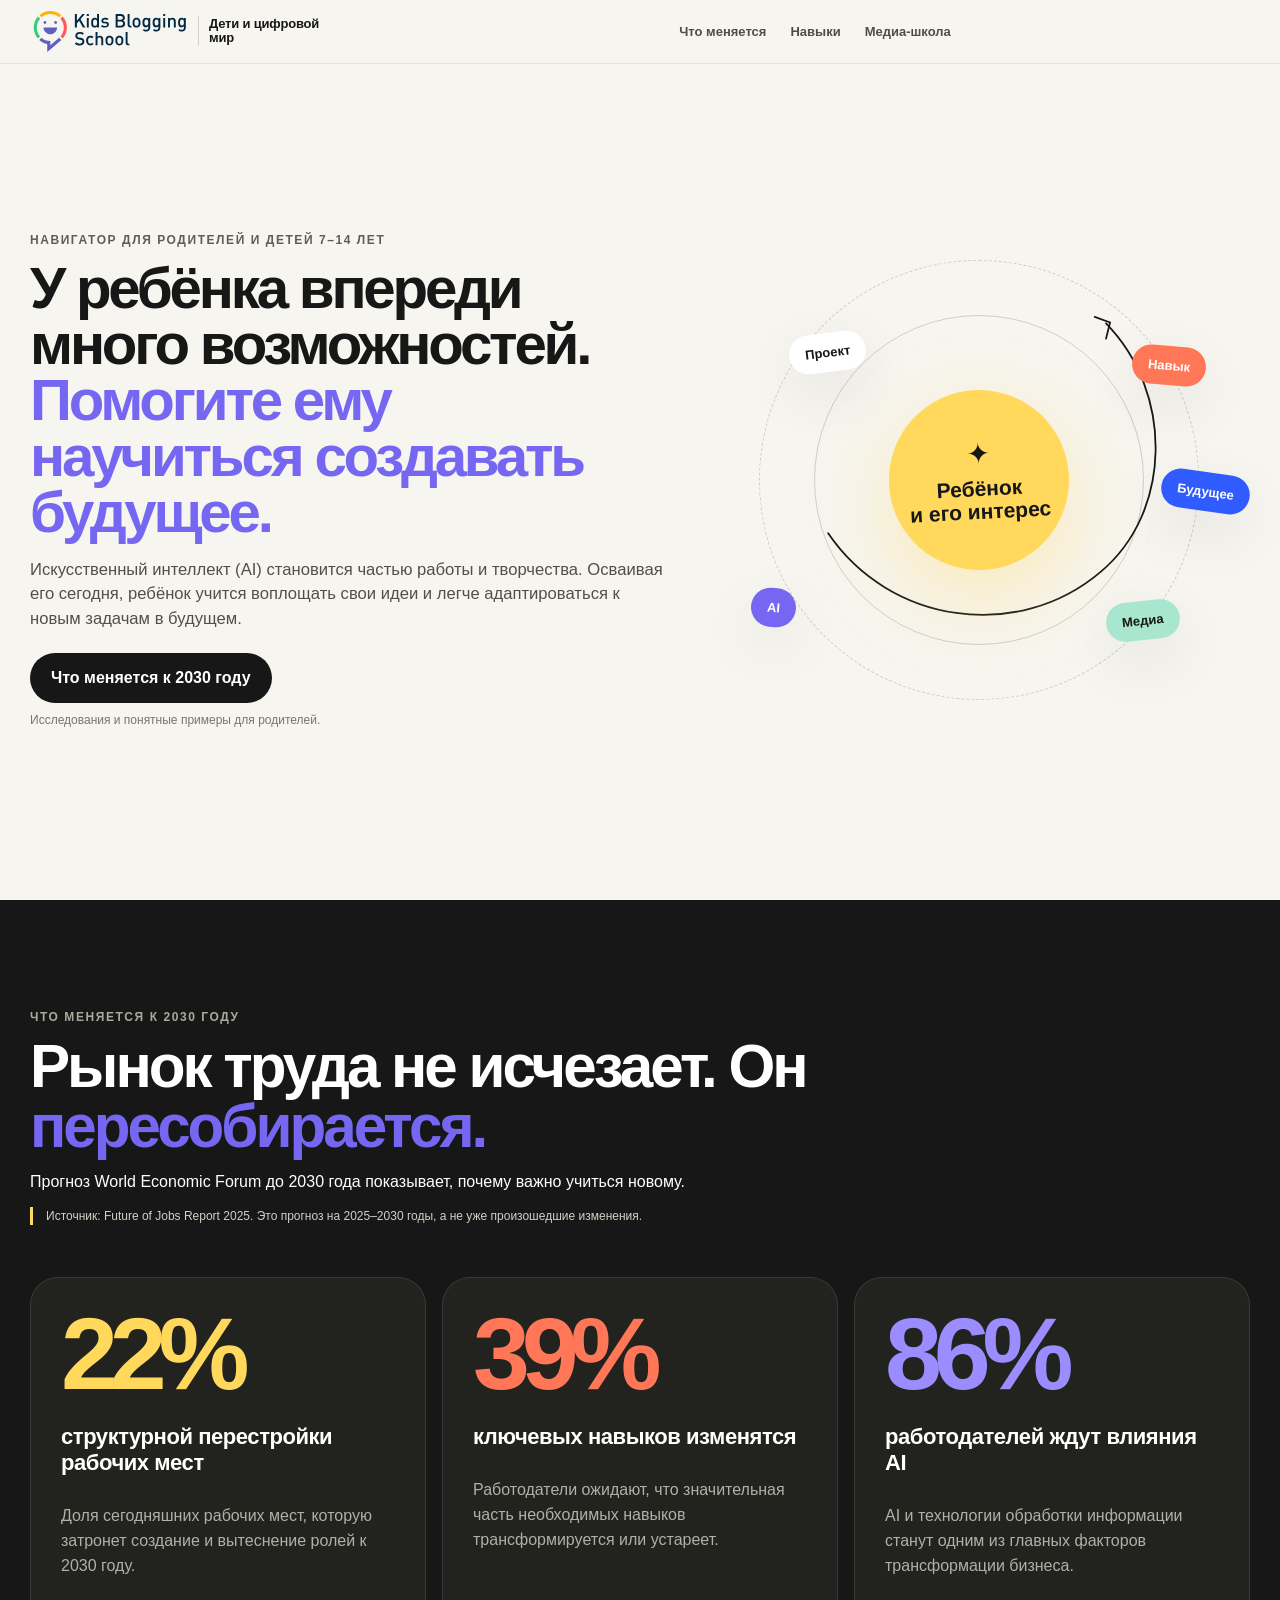
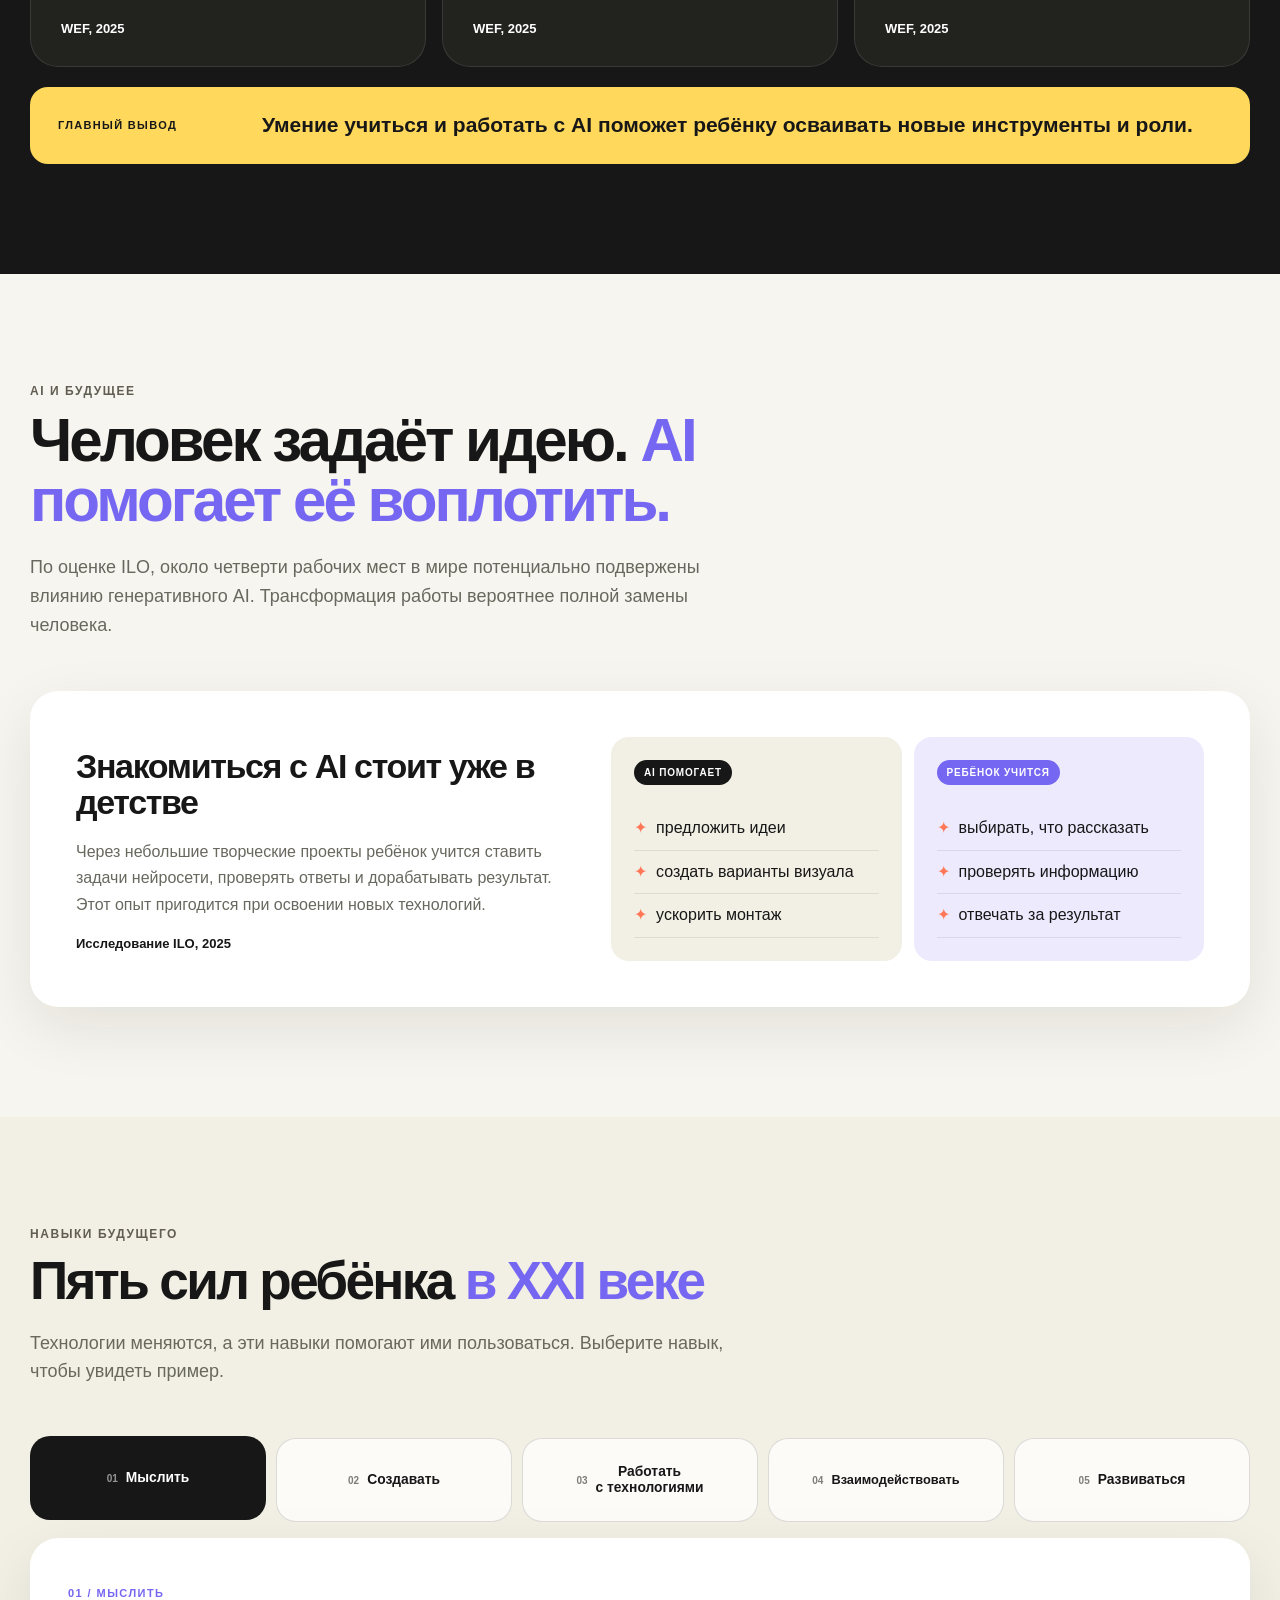
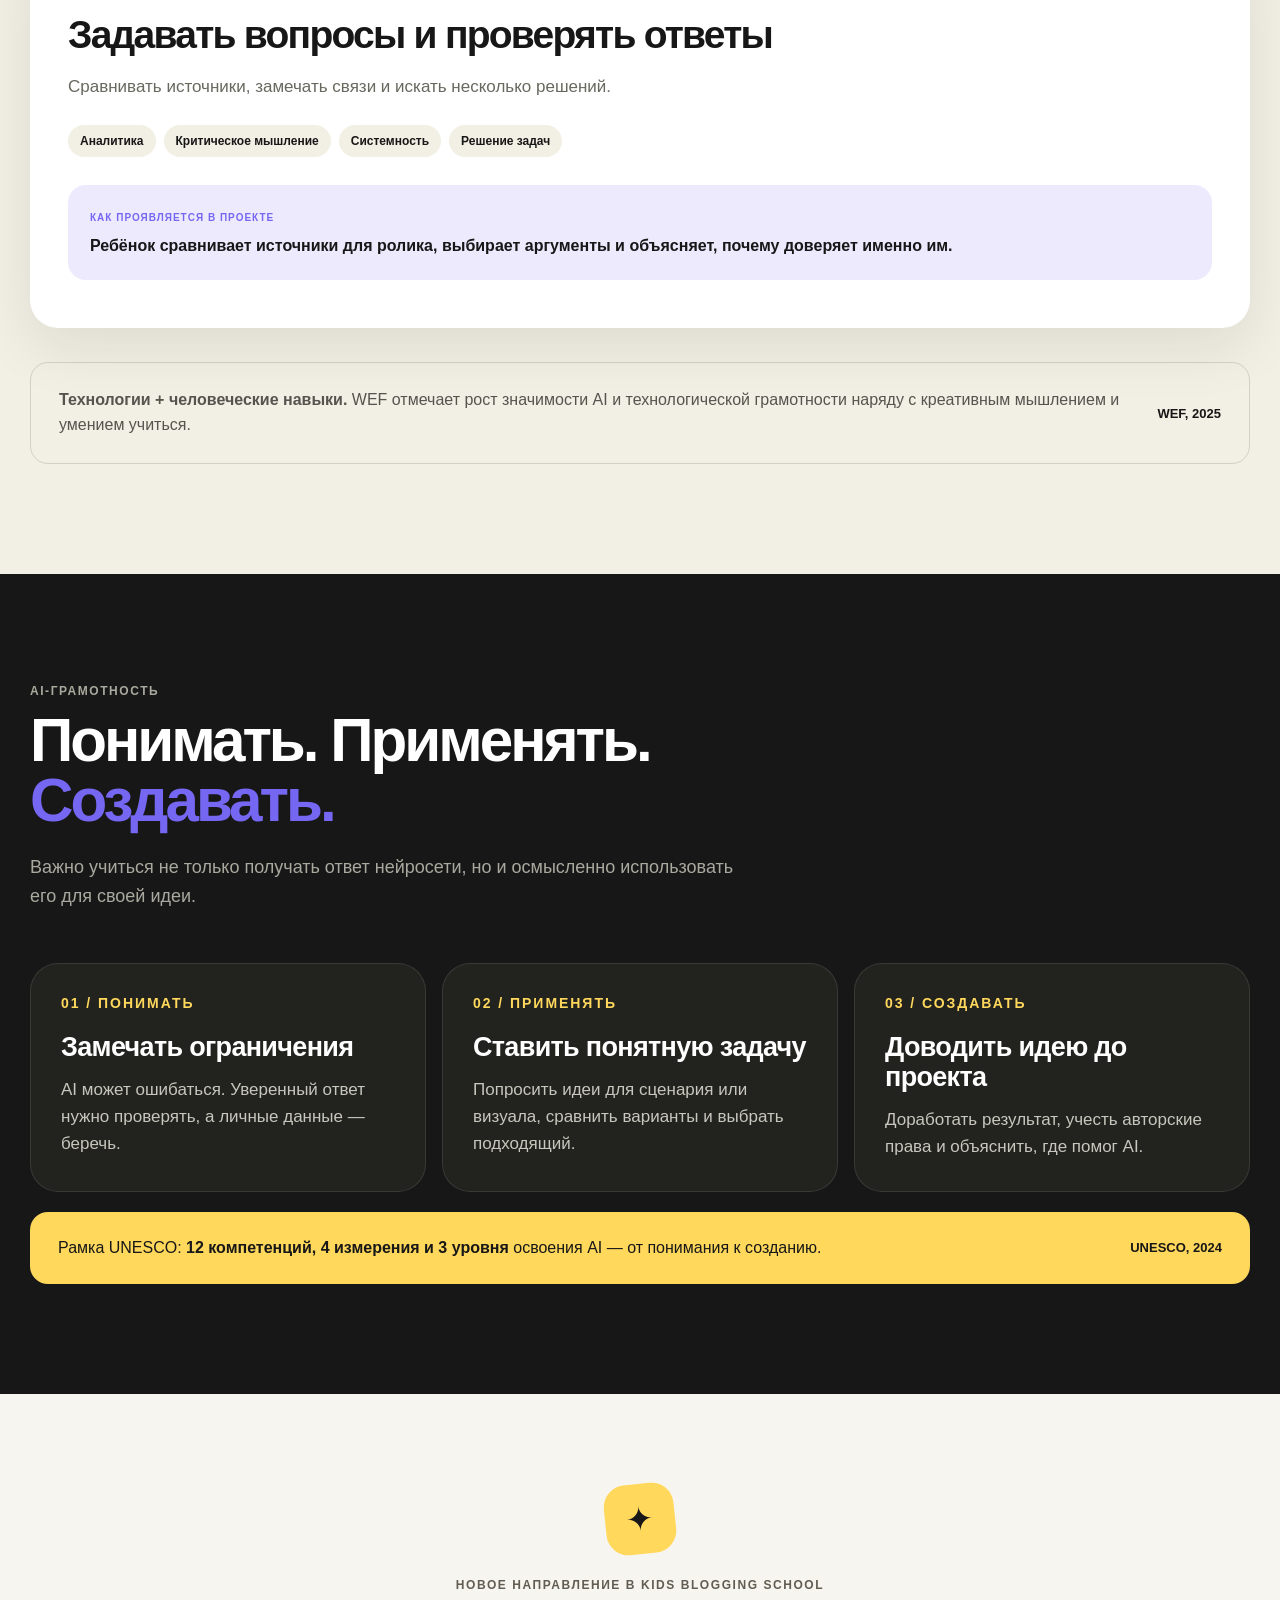
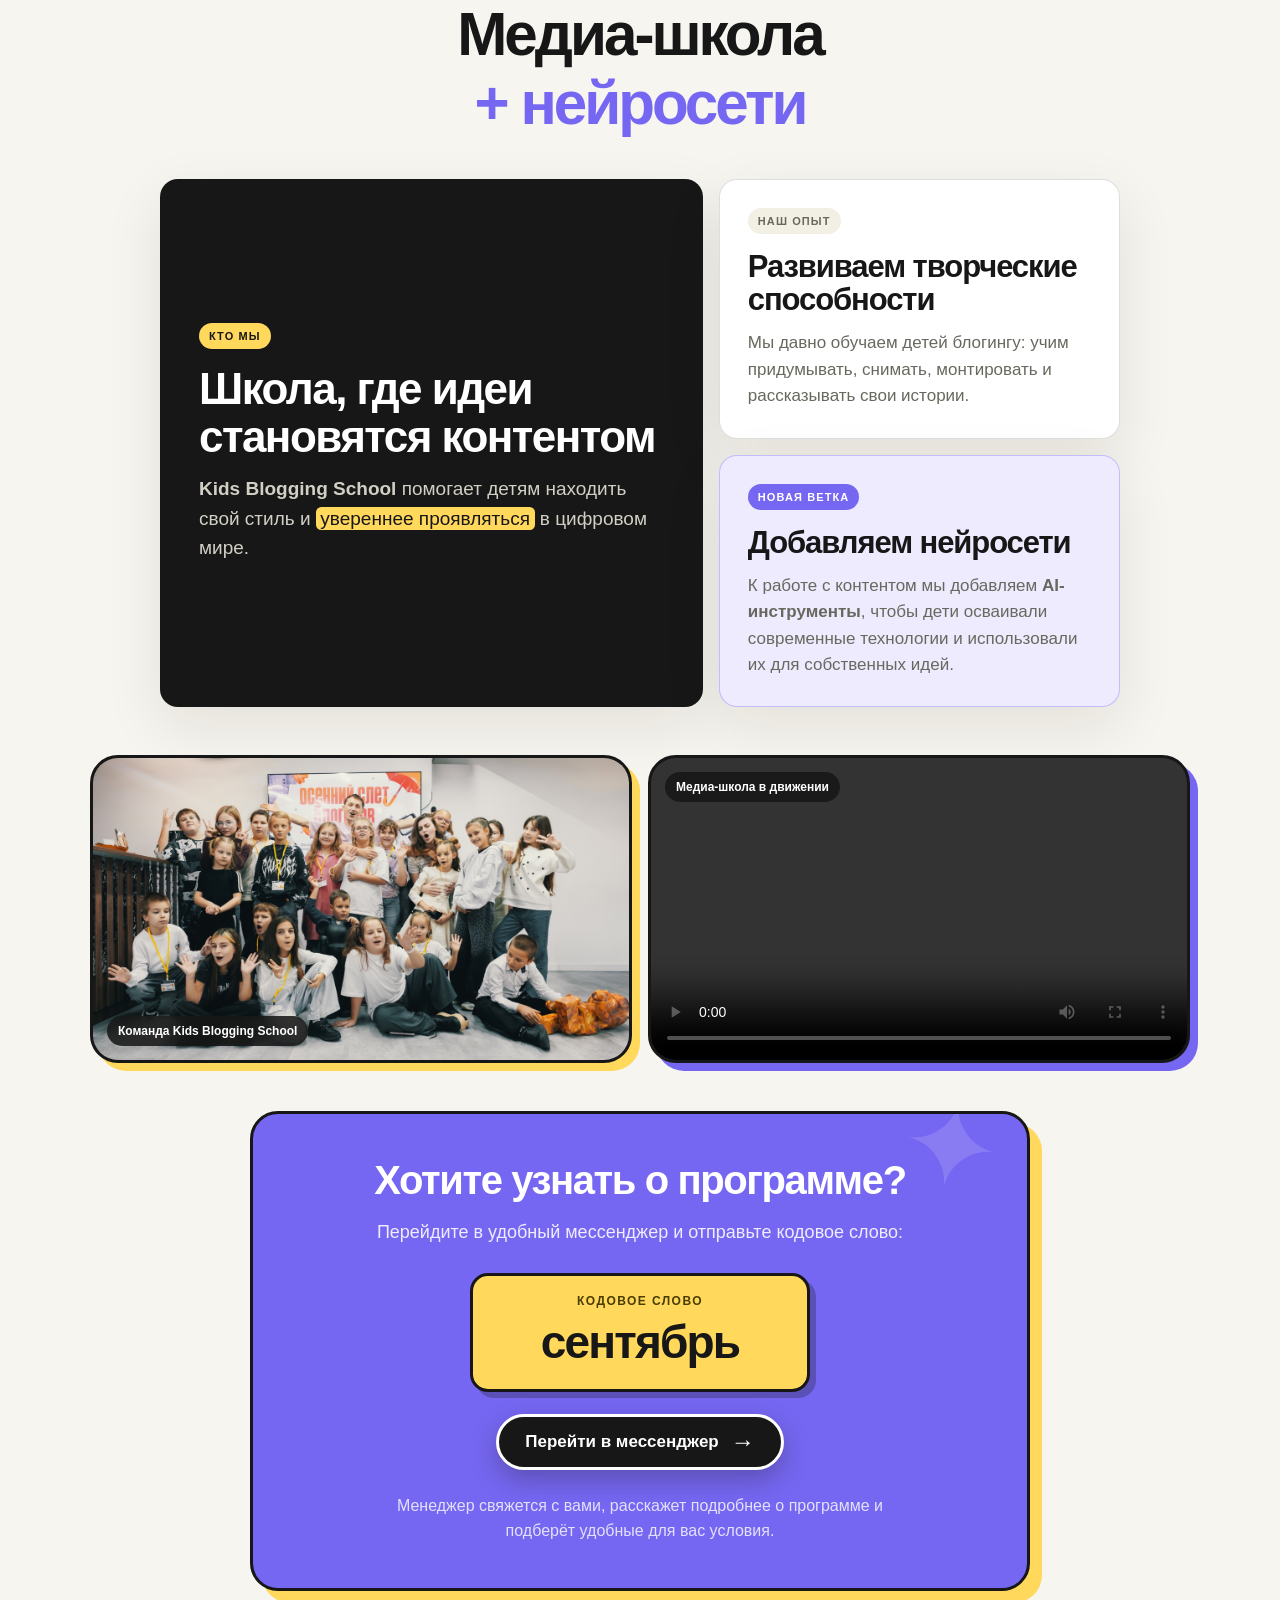
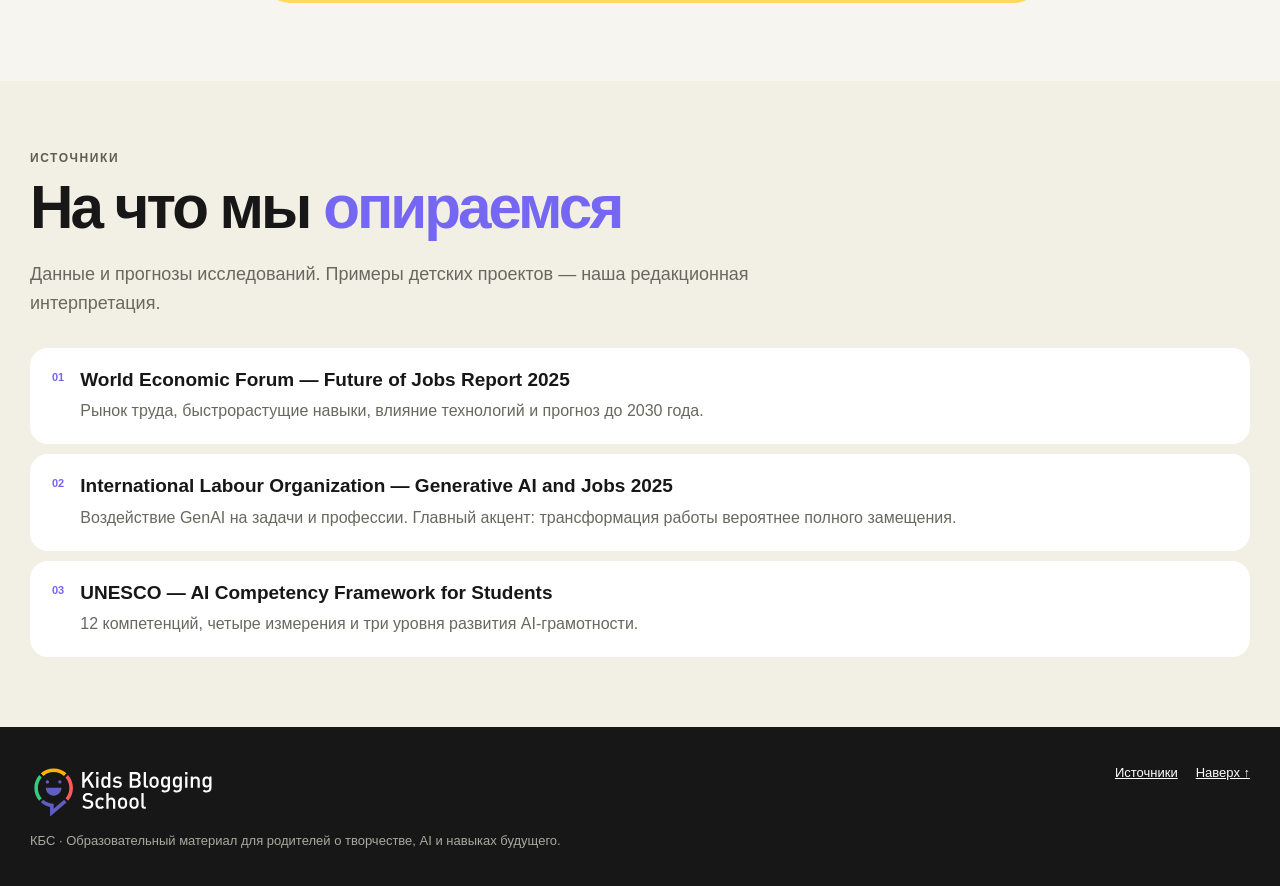
==== index.html @ 0a344e83 "Add files via upload" ====
<!doctype html>

<html lang="ru">
<head>
<meta charset="utf-8"/>
<meta content="width=device-width, initial-scale=1" name="viewport"/>
<meta content="Зачем детям изучать AI: статистика, пять навыков будущего и новое направление КБС — «Медиа-школа» с нейросетями." name="description"/>
<meta content="#171717" name="theme-color"/>
<title>Дети и цифровой мир — карта навыков будущего</title>
<link href="styles.css" rel="stylesheet"/>
</head>
<body>
<div aria-hidden="true" class="page-top-anchor" id="top"></div>
<div aria-hidden="true" class="reading-progress"><span id="readingProgress"></span></div>
<header class="site-header">
<a aria-label="Kids Blogging School — наверх" class="brand" href="#top">
<img alt="Kids Blogging School" class="kbs-logo header-logo" src="assets/brand/kbs-full-logo.svg"/><span aria-hidden="true" class="brand-divider"></span><strong class="brand-section-title">Дети и цифровой мир</strong></a>
<nav aria-label="Навигация по странице" class="top-nav">
<a href="#change">Что меняется</a>
<a href="#skills">Навыки</a>
<a href="#media-school">Медиа-школа</a>
</nav>
</header>
<main>
<section class="hero section-shell">
<div class="hero-copy reveal">
<p class="eyebrow">Навигатор для родителей и детей 7–14 лет</p>
<h1>У ребёнка впереди много возможностей. <span>Помогите ему научиться создавать будущее.</span></h1>
<p class="hero-lead">Искусственный интеллект (AI) становится частью работы и творчества. Осваивая его сегодня, ребёнок учится воплощать свои идеи и легче адаптироваться к новым задачам в будущем.</p>
<div class="hero-actions">
<a class="button button-primary" href="#change">Что меняется к 2030 году</a>
</div>
<p class="hero-note">Исследования и понятные примеры для родителей.</p>
</div>
<div aria-label="Схема: интерес ребёнка превращается в проект, навыки и профессиональные направления" class="hero-visual reveal">
<div class="orbit orbit-one"></div>
<div class="orbit orbit-two"></div>
<div class="hero-core">
<span class="core-icon">✦</span>
<strong>Ребёнок<br/>и его интерес</strong>
</div>
<div class="floating-chip chip-project">Проект</div>
<div class="floating-chip chip-skill">Навык</div>
<div class="floating-chip chip-ai">AI</div>
<div class="floating-chip chip-media">Медиа</div>
<div class="floating-chip chip-future">Будущее</div>
<svg aria-hidden="true" class="hero-scribble" role="presentation" viewbox="0 0 520 520">
<path d="M74 326c76 112 234 135 337 48 89-74 91-222 7-308"></path>
<path d="M404 58l19 7-5 20"></path>
</svg>
</div>
</section>
<section class="section section-dark" id="change">
<div class="section-shell">
<div class="section-heading reveal">
<p class="eyebrow eyebrow-light">Что меняется к 2030 году</p>
<h2>Рынок труда не исчезает. Он <span>пересобирается.</span></h2>
<p>Прогноз World Economic Forum до 2030 года показывает, почему важно учиться новому.</p>
<p class="source-freshness">Источник: Future of Jobs Report 2025. Это прогноз на 2025–2030 годы, а не уже произошедшие изменения.</p>
</div>
<div class="stats-grid">
<article class="stat-card reveal">
<span class="stat-number">22%</span>
<h3>структурной перестройки рабочих мест</h3>
<p>Доля сегодняшних рабочих мест, которую затронет создание и вытеснение ролей к 2030 году.</p>
<span class="source-label">WEF, 2025</span>
</article>
<article class="stat-card reveal">
<span class="stat-number">39%</span>
<h3>ключевых навыков изменятся</h3>
<p>Работодатели ожидают, что значительная часть необходимых навыков трансформируется или устареет.</p>
<span class="source-label">WEF, 2025</span>
</article>
<article class="stat-card reveal">
<span class="stat-number">86%</span>
<h3>работодателей ждут влияния AI</h3>
<p>AI и технологии обработки информации станут одним из главных факторов трансформации бизнеса.</p>
<span class="source-label">WEF, 2025</span>
</article>
</div>
<div class="takeaway reveal">
<span>Главный вывод</span>
<p>Умение учиться и работать с AI поможет ребёнку осваивать новые инструменты и роли.</p>
</div>
</div>
</section>
<section class="section section-shell" id="ai-change">
<div class="section-heading reveal">
<p class="eyebrow">AI и будущее</p>
<h2>Человек задаёт идею. <span>AI помогает её воплотить.</span></h2>
<p>По оценке ILO, около четверти рабочих мест в мире потенциально подвержены влиянию генеративного AI. Трансформация работы вероятнее полной замены человека.</p>
</div>
<div class="myth-switcher reveal">
<div class="ai-panel">
<div class="ai-panel-copy">
<h3>Знакомиться с AI стоит уже в детстве</h3>
<p>Через небольшие творческие проекты ребёнок учится ставить задачи нейросети, проверять ответы и дорабатывать результат. Этот опыт пригодится при освоении новых технологий.</p>
<span class="source-label">Исследование ILO, 2025</span>
</div>
<div class="task-compare">
<div><span class="compare-label">AI помогает</span><ul><li>предложить идеи</li><li>создать варианты визуала</li><li>ускорить монтаж</li></ul></div>
<div><span class="compare-label compare-human">Ребёнок учится</span><ul><li>выбирать, что рассказать</li><li>проверять информацию</li><li>отвечать за результат</li></ul></div>
</div>
</div>
</div>
</section>
<section class="section section-tint" id="skills">
<div class="section-shell">
<div class="section-heading skills-section-heading reveal">
<p class="eyebrow">Навыки будущего</p>
<h2 class="skills-main-title">Пять сил ребёнка <span>в XXI веке</span></h2>
<p>Технологии меняются, а эти навыки помогают ими пользоваться. Выберите навык, чтобы увидеть пример.</p>
</div>
<div class="skills-layout reveal">
<div aria-label="Категории навыков будущего" class="skill-wheel" role="tablist">
<button aria-selected="true" class="skill-node active" data-skill="think" id="skill-tab-think" aria-controls="skillDetail" tabindex="0" role="tab" type="button">
<span>01</span><strong>Мыслить</strong>
</button>
<button aria-selected="false" class="skill-node" data-skill="create" id="skill-tab-create" aria-controls="skillDetail" tabindex="-1" role="tab" type="button">
<span>02</span><strong>Создавать</strong>
</button>
<button aria-selected="false" class="skill-node" data-skill="tech" id="skill-tab-tech" aria-controls="skillDetail" tabindex="-1" role="tab" type="button">
<span>03</span><strong>Работать<br/>с технологиями</strong>
</button>
<button aria-selected="false" class="skill-node" data-skill="collab" id="skill-tab-collab" aria-controls="skillDetail" tabindex="-1" role="tab" type="button">
<span>04</span><strong>Взаимо­действовать</strong>
</button>
<button aria-selected="false" class="skill-node" data-skill="grow" id="skill-tab-grow" aria-controls="skillDetail" tabindex="-1" role="tab" type="button">
<span>05</span><strong>Развиваться</strong>
</button>
<div aria-hidden="true" class="wheel-center"><span>навыки</span><strong>будущего</strong></div>
</div>
<article class="skill-detail" id="skillDetail" role="tabpanel" aria-labelledby="skill-tab-think">
<p class="detail-number">01 / МЫСЛИТЬ</p>
<h3>Задавать вопросы и проверять ответы</h3>
<p>Сравнивать источники, замечать связи и искать несколько решений.</p>
<div class="skill-tags">
<span>Аналитика</span><span>Критическое мышление</span><span>Системность</span><span>Решение задач</span>
</div>
<div class="project-example">
<span>Как проявляется в проекте</span>
<p>Ребёнок сравнивает источники для ролика, выбирает аргументы и объясняет, почему доверяет именно им.</p>
</div>
</article>
</div>
<div class="research-strip reveal">
<p><strong>Технологии + человеческие навыки.</strong> WEF отмечает рост значимости AI и технологической грамотности наряду с креативным мышлением и умением учиться.</p>
<span class="source-label">WEF, 2025</span>
</div>
</div>
</section>

<section class="section section-dark" id="ai-literacy">
<div class="section-shell">
<div class="section-heading reveal">
<p class="eyebrow eyebrow-light">AI-грамотность</p>
<h2>Понимать. Применять. <span>Создавать.</span></h2>
<p>Важно учиться не только получать ответ нейросети, но и осмысленно использовать его для своей идеи.</p>
</div>
<div class="ai-steps reveal">
<article><span class="panel-kicker">01 / Понимать</span><h3>Замечать ограничения</h3><p>AI может ошибаться. Уверенный ответ нужно проверять, а личные данные — беречь.</p></article>
<article><span class="panel-kicker">02 / Применять</span><h3>Ставить понятную задачу</h3><p>Попросить идеи для сценария или визуала, сравнить варианты и выбрать подходящий.</p></article>
<article><span class="panel-kicker">03 / Создавать</span><h3>Доводить идею до проекта</h3><p>Доработать результат, учесть авторские права и объяснить, где помог AI.</p></article>
</div>
<div class="unesco-note reveal"><p>Рамка UNESCO: <strong>12 компетенций, 4 измерения и 3 уровня</strong> освоения AI — от понимания к созданию.</p><span class="source-label">UNESCO, 2024</span></div>
</div>
</section>


<section aria-labelledby="media-school-title" class="finale section-shell reveal" id="media-school">
<span aria-hidden="true" class="finale-mark">✦</span>
<p class="eyebrow">Новое направление в Kids Blogging School</p>
<h2 id="media-school-title">Медиа-школа<span class="finale-second-line">+ нейросети</span></h2>
<div class="school-story">
<article class="school-story-card school-story-intro">
<span>Кто мы</span>
<h3>Школа, где идеи становятся контентом</h3>
<p><strong>Kids Blogging School</strong> помогает детям находить свой стиль и <mark>увереннее проявляться</mark> в цифровом мире.</p>
</article>
<article class="school-story-card">
<span>Наш опыт</span>
<h3>Развиваем творческие способности</h3>
<p>Мы давно обучаем детей блогингу: учим придумывать, снимать, монтировать и рассказывать свои истории.</p>
</article>
<article class="school-story-card school-story-ai">
<span>Новая ветка</span>
<h3>Добавляем нейросети</h3>
<p>К работе с контентом мы добавляем <strong>AI-инструменты</strong>, чтобы дети осваивали современные технологии и использовали их для собственных идей.</p>
</article>
</div>
<div aria-label="Фото и видео Kids Blogging School" class="school-media">
<figure class="school-media-card school-photo-card">
<img alt="Группа детей и преподавателей Kids Blogging School" decoding="async" loading="lazy" src="assets/media/kbs-students.jpg"/>
<figcaption>Команда Kids Blogging School</figcaption>
</figure>
<figure class="school-media-card school-video-card">
<video controls playsinline preload="metadata">
<source src="assets/media/kbs-media-school.mp4" type="video/mp4"/>
Ваш браузер не поддерживает встроенное видео.
</video>
<figcaption>Медиа-школа в движении</figcaption>
</figure>
</div>
<div class="bot-invitation">
<h3>Хотите узнать о программе?</h3>
<p>Перейдите в удобный мессенджер и отправьте кодовое слово:</p>
<div class="bot-keyword-frame">
<span class="bot-keyword-label">Кодовое слово</span>
<strong class="bot-keyword">сентябрь</strong>
</div>
<a class="bot-cta" href="https://max.ru/id132708713149_bot" rel="noopener" target="_blank">Перейти в мессенджер <span aria-hidden="true">→</span></a>
<p class="bot-followup">Менеджер свяжется с вами, расскажет подробнее о программе и подберёт удобные для вас условия.</p>
</div>
</section>
<section class="section section-tint compact-sources" id="sources">
<div class="section-shell">
<div class="section-heading reveal"><p class="eyebrow">Источники</p><h2>На что мы <span>опираемся</span></h2><p>Данные и прогнозы исследований. Примеры детских проектов — наша редакционная интерпретация.</p></div>
<div class="sources-list reveal">
<article class="source-entry">
<span class="source-number">01</span>
<div><h3>World Economic Forum — Future of Jobs Report 2025</h3><p>Рынок труда, быстрорастущие навыки, влияние технологий и прогноз до 2030 года.</p></div>
</article>
<article class="source-entry">
<span class="source-number">02</span>
<div><h3>International Labour Organization — Generative AI and Jobs 2025</h3><p>Воздействие GenAI на задачи и профессии. Главный акцент: трансформация работы вероятнее полного замещения.</p></div>
</article>
<article class="source-entry">
<span class="source-number">03</span>
<div><h3>UNESCO — AI Competency Framework for Students</h3><p>12 компетенций, четыре измерения и три уровня развития AI-грамотности.</p></div>
</article>
</div>
</div>
</section>
</main>
<footer class="site-footer">
<div class="footer-brand"><img alt="Kids Blogging School" class="kbs-logo footer-logo" src="assets/brand/kbs-full-logo-on-dark.svg"/>
<p>КБС · Образовательный материал для родителей о творчестве, AI и навыках будущего.</p>
</div>
<div class="footer-links">
<a href="#sources">Источники</a>
<a href="#top">Наверх ↑</a>
</div>
</footer>
<script src="script.js"></script>
</body>
</html>
---- styles.css ----
:root {
  --bg: #f7f5ef;
  --surface: #ffffff;
  --ink: #171717;
  --muted: #68685f;
  --line: rgba(23, 23, 23, 0.14);
  --dark: #171717;
  --dark-2: #22221f;
  --cream: #f2efe4;
  --yellow: #ffd85c;
  --purple: #7667f2;
  --blue: #2f5bff;
  --coral: #ff7757;
  --mint: #a8e6cf;
  --radius: 28px;
  --radius-sm: 18px;
  --shadow: 0 20px 60px rgba(21, 19, 14, 0.09);
  --max: 1220px;
}

* { box-sizing: border-box; }
html { scroll-behavior: smooth; }
section[id] { scroll-margin-top: 78px; }
body {
  margin: 0;
  background: var(--bg);
  color: var(--ink);
  font-family: Inter, Manrope, -apple-system, BlinkMacSystemFont, "Segoe UI", sans-serif;
  -webkit-font-smoothing: antialiased;
}
button, input, select { font: inherit; }
a { color: inherit; }
button { color: inherit; }

.page-top-anchor {
  position: absolute;
  top: 0;
  left: 0;
  width: 1px;
  height: 1px;
  pointer-events: none;
}

.reading-progress {
  position: fixed;
  inset: 0 0 auto 0;
  height: 4px;
  z-index: 100;
  background: transparent;
}
.reading-progress span { display: block; width: 0; height: 100%; background: linear-gradient(90deg, var(--yellow), var(--coral), var(--purple)); }

.site-header {
  position: sticky;
  top: 0;
  z-index: 40;
  min-height: 64px;
  display: flex;
  align-items: center;
  gap: 28px;
  padding: 8px max(24px, calc((100vw - var(--max)) / 2));
  background: rgba(247, 245, 239, 0.9);
  border-bottom: 1px solid rgba(23, 23, 23, 0.08);
  backdrop-filter: blur(18px);
}
.brand { display: inline-flex; align-items: center; gap: 10px; min-width: 190px; color: var(--ink); text-decoration: none; }
.brand-paw { width: 42px; height: 42px; flex: 0 0 42px; display: grid; place-items: center; }
.brand-paw svg { width: 100%; height: 100%; overflow: visible; }
.brand-paw circle, .brand-paw path { fill: var(--purple); }
.brand-wordmark { display: block; line-height: 1; }
.brand-wordmark strong, .brand-wordmark small { display: block; white-space: nowrap; }
.brand-wordmark strong { font-size: 14px; line-height: 1.02; letter-spacing: -.025em; }
.brand-wordmark small { margin-top: 4px; color: var(--muted); font-size: 10px; font-weight: 900; letter-spacing: .17em; text-transform: uppercase; }
.top-nav { flex: 1; display: flex; justify-content: center; gap: 24px; }
.top-nav a { text-decoration: none; color: #4f4f48; font-size: 13px; font-weight: 650; }
.top-nav a:hover { color: var(--ink); }
.share-button { border: 1px solid var(--line); background: transparent; border-radius: 999px; padding: 10px 16px; cursor: pointer; font-weight: 700; }
.share-button:hover { background: var(--surface); }

.section-shell { width: min(var(--max), calc(100% - 48px)); margin-inline: auto; }
.section { padding: 110px 0; }
.section-dark { background: var(--dark); color: #fff; }
.section-tint { background: var(--cream); }
.hero { min-height: calc(100svh - 64px); display: grid; grid-template-columns: 1.08fr .92fr; align-items: center; gap: 46px; padding-block: 34px 42px; }
.eyebrow { margin: 0 0 13px; color: #615d52; font-size: 12px; font-weight: 800; letter-spacing: .13em; text-transform: uppercase; }
.eyebrow-light { color: #aaa99e; }
h1, h2, h3, h4, p { overflow-wrap: anywhere; }
h1 { margin: 0; font-size: clamp(46px, 5vw, 72px); line-height: .96; letter-spacing: -.055em; max-width: 790px; }
h1 span, h2 span { color: var(--purple); }
.hero-lead { max-width: 680px; margin: 22px 0 0; color: #505049; font-size: clamp(17px, 1.45vw, 20px); line-height: 1.5; }
.hero-actions, .finale-actions { display: flex; gap: 12px; flex-wrap: wrap; margin-top: 26px; }
.button { display: inline-flex; min-height: 50px; align-items: center; justify-content: center; border-radius: 999px; padding: 0 21px; font-weight: 800; text-decoration: none; border: 0; cursor: pointer; transition: transform .18s ease, background .18s ease; }
.button:hover { transform: translateY(-2px); }
.button-primary { background: var(--ink); color: #fff; }
.button-secondary { background: transparent; border: 1px solid var(--line); }
.hero-note { margin: 13px 0 0; color: #77756c; font-size: 12px; }
.hero-visual { position: relative; min-height: 456px; display: grid; place-items: center; }
.hero-core { position: relative; z-index: 3; width: 184px; height: 184px; display: grid; place-content: center; text-align: center; border-radius: 50%; background: var(--yellow); box-shadow: 0 28px 80px rgba(255, 216, 92, .36); transform: rotate(-3deg); }
.hero-core .core-icon { font-size: 28px; }
.hero-core strong { margin-top: 8px; font-size: 21px; line-height: 1.08; }
.orbit { position: absolute; border: 1px solid rgba(23,23,23,.18); border-radius: 50%; }
.orbit-one { width: 330px; height: 330px; }
.orbit-two { width: 438px; height: 438px; border-style: dashed; animation: rotate 26s linear infinite; }
.floating-chip { position: absolute; z-index: 4; padding: 12px 16px; border-radius: 999px; background: #fff; box-shadow: var(--shadow); font-weight: 800; font-size: 13px; }
.chip-project { top: 15%; left: 15%; transform: rotate(-7deg); }
.chip-skill { top: 18%; right: 8%; background: var(--coral); color: #fff; transform: rotate(5deg); }
.chip-ai { bottom: 15%; left: 8%; background: var(--purple); color: #fff; transform: rotate(5deg); }
.chip-media { bottom: 12%; right: 13%; background: var(--mint); transform: rotate(-6deg); }
.chip-future { top: 48%; right: 0; background: var(--blue); color: #fff; transform: rotate(8deg); }
.hero-scribble { position: absolute; width: 100%; height: 100%; overflow: visible; }
.hero-scribble path { fill: none; stroke: var(--ink); stroke-width: 2.2; stroke-linecap: round; }

.section-heading { max-width: 800px; margin-bottom: 52px; }
.section-heading h2, .two-column-heading h2, .finale h2 { margin: 0; font-size: clamp(40px, 4.7vw, 66px); line-height: 1; letter-spacing: -.05em; }
.section-heading > p:last-child { max-width: 720px; margin: 22px 0 0; color: var(--muted); font-size: 18px; line-height: 1.6; }
.section-dark .section-heading > p:last-child { color: #aaa99f; }
.stats-grid { display: grid; grid-template-columns: repeat(3, 1fr); gap: 16px; }
.stat-card { min-height: 390px; padding: 30px; display: flex; flex-direction: column; background: var(--dark-2); border: 1px solid rgba(255,255,255,.1); border-radius: var(--radius); transition: transform .2s ease, border-color .2s ease; }
.stat-card:hover, .stat-card:focus { transform: translateY(-5px); border-color: rgba(255,216,92,.55); outline: none; }
.stat-number { font-size: clamp(70px, 8vw, 110px); line-height: .9; letter-spacing: -.08em; font-weight: 900; color: var(--yellow); }
.stat-card:nth-child(2) .stat-number { color: var(--coral); }
.stat-card:nth-child(3) .stat-number { color: #9b8cff; }
.stat-card h3 { margin: 24px 0 12px; font-size: 22px; letter-spacing: -.02em; }
.stat-card p { color: #b1b0a7; line-height: 1.55; }
.stat-card a { margin-top: auto; color: #fff; font-size: 13px; text-underline-offset: 4px; }
.takeaway { margin-top: 20px; padding: 24px 28px; display: grid; grid-template-columns: 180px 1fr; gap: 24px; align-items: center; background: var(--yellow); color: var(--ink); border-radius: var(--radius-sm); }
.takeaway span { font-weight: 900; text-transform: uppercase; font-size: 11px; letter-spacing: .12em; }
.takeaway p { margin: 0; font-size: 21px; font-weight: 750; line-height: 1.35; }

.myth-switcher { background: var(--surface); border-radius: var(--radius); box-shadow: var(--shadow); overflow: hidden; }
.segmented-control { display: grid; grid-template-columns: 1fr 1fr; padding: 8px; background: #efede6; }
.segment { min-height: 52px; border: 0; border-radius: 18px; background: transparent; cursor: pointer; font-weight: 800; color: #737168; }
.segment.active { background: var(--surface); color: var(--ink); box-shadow: 0 6px 24px rgba(23,23,23,.08); }
.ai-panel { padding: 46px; display: grid; grid-template-columns: .9fr 1.1fr; gap: 50px; align-items: start; }
.panel-kicker { color: var(--purple); font-size: 11px; font-weight: 900; letter-spacing: .14em; text-transform: uppercase; }
.ai-panel h3, .level-content h3 { margin: 12px 0 18px; font-size: 34px; line-height: 1.05; letter-spacing: -.04em; }
.ai-panel p { color: var(--muted); line-height: 1.65; }
.text-link, .source-line { font-size: 13px; font-weight: 750; text-underline-offset: 4px; }
.task-compare { display: grid; grid-template-columns: 1fr 1fr; gap: 12px; }
.task-compare > div { padding: 23px; background: var(--cream); border-radius: var(--radius-sm); }
.task-compare > div:last-child { background: #edeafe; }
.compare-label { display: inline-flex; padding: 7px 10px; border-radius: 999px; background: var(--ink); color: #fff; font-size: 10px; font-weight: 900; letter-spacing: .08em; text-transform: uppercase; }
.compare-human { background: var(--purple); }
.task-compare ul, .level-content ul { margin: 22px 0 0; padding: 0; list-style: none; }
.task-compare li, .level-content li { position: relative; padding: 10px 0 10px 22px; border-bottom: 1px solid rgba(23,23,23,.09); line-height: 1.4; }
.task-compare li:before, .level-content li:before { content: "✦"; position: absolute; left: 0; color: var(--coral); }

.skills-layout { display: block; }
.skill-wheel { position: relative; min-height: auto; display: grid; grid-template-columns: repeat(5, minmax(0, 1fr)); gap: 10px; margin-bottom: 16px; }
.skill-node { position: static; width: 100%; min-width: 0; min-height: 84px; display: flex; align-items: center; justify-content: center; gap: 8px; text-align: center; padding: 14px 9px; border: 1px solid var(--line); border-radius: 20px; background: rgba(255,255,255,.72); cursor: pointer; transition: .2s ease; }
.skill-node:hover, .skill-node.active { background: var(--ink); color: #fff; transform: translateY(-2px); }
.skill-node span { font-size: 10px; font-weight: 900; opacity: .55; }
.skill-node strong { min-width: 0; font-size: clamp(12px, 1.15vw, 15px); line-height: 1.15; overflow-wrap: normal; word-break: normal; hyphens: auto; }
.wheel-center { display: none; }
.wheel-center span { font-size: 11px; text-transform: uppercase; font-weight: 900; letter-spacing: .12em; }
.wheel-center strong { font-size: 27px; line-height: 1; }
.skill-detail { min-height: 390px; padding: 38px; background: var(--surface); border-radius: var(--radius); box-shadow: var(--shadow); }
.detail-number { color: var(--purple); font-size: 11px; font-weight: 900; letter-spacing: .13em; }
.skill-detail h3 { margin: 16px 0 18px; font-size: 39px; line-height: 1.02; letter-spacing: -.045em; }
.skill-detail > p:not(.detail-number) { color: var(--muted); font-size: 17px; line-height: 1.65; }
.skill-tags { display: flex; flex-wrap: wrap; gap: 8px; margin: 24px 0; }
.skill-tags span { padding: 9px 12px; border-radius: 999px; background: var(--cream); font-size: 12px; font-weight: 800; }
.project-example { margin-top: 28px; padding: 22px; border-radius: var(--radius-sm); background: #edeafe; }
.project-example span { color: var(--purple); font-size: 10px; font-weight: 900; text-transform: uppercase; letter-spacing: .1em; }
.project-example p { margin: 9px 0 0; font-weight: 700; line-height: 1.5; }
.research-strip { margin-top: 34px; display: grid; grid-template-columns: 1fr auto; gap: 30px; align-items: center; padding: 25px 28px; border: 1px solid var(--line); border-radius: var(--radius-sm); }
.research-strip p { margin: 0; color: #55544e; line-height: 1.55; }
.research-strip a { white-space: nowrap; font-weight: 800; }

.two-column-heading { display: grid; grid-template-columns: 1.1fr .9fr; gap: 70px; align-items: end; margin-bottom: 50px; }
.two-column-heading > p { margin: 0 0 6px; color: var(--muted); font-size: 18px; line-height: 1.62; }
.creativity-lab { display: grid; grid-template-columns: 1.1fr .9fr; gap: 16px; }
.lab-prompt, .lab-result { padding: 34px; border-radius: var(--radius); }
.lab-prompt { background: var(--ink); color: #fff; }
.lab-result { background: var(--yellow); }
.lab-step { display: inline-flex; padding: 7px 10px; border-radius: 999px; background: rgba(255,255,255,.12); font-size: 10px; font-weight: 900; letter-spacing: .1em; text-transform: uppercase; }
.lab-prompt h3 { margin: 22px 0 14px; font-size: 37px; line-height: 1.05; letter-spacing: -.04em; }
.lab-prompt p { color: #b5b4ab; }
.idea-options { margin-top: 28px; display: flex; flex-wrap: wrap; gap: 9px; }
.idea-options button { border: 1px solid rgba(255,255,255,.18); background: transparent; color: #fff; border-radius: 999px; padding: 11px 14px; cursor: pointer; }
.idea-options button.selected { background: var(--purple); border-color: var(--purple); }
.creativity-meter { display: grid; grid-template-columns: 1fr auto; gap: 8px; align-items: center; }
.creativity-meter span { font-size: 11px; font-weight: 900; text-transform: uppercase; letter-spacing: .08em; }
.creativity-meter strong { font-size: 23px; }
.creativity-meter div { grid-column: 1 / -1; height: 8px; overflow: hidden; background: rgba(23,23,23,.12); border-radius: 999px; }
.creativity-meter i { display: block; width: 0; height: 100%; background: var(--ink); border-radius: inherit; transition: width .3s ease; }
.lab-result h4 { margin: 34px 0 12px; font-size: 28px; }
.lab-result ul { padding-left: 20px; line-height: 1.8; }
.lab-message { margin-top: 26px; padding-top: 18px; border-top: 1px solid rgba(23,23,23,.17); font-weight: 800; }
.source-line { display: inline-block; margin-top: 20px; color: #615f57; }

.level-tabs { display: grid; grid-template-columns: repeat(3, 1fr); gap: 10px; }
.level-tab { min-height: 78px; display: flex; align-items: center; gap: 12px; padding: 0 22px; border: 1px solid rgba(255,255,255,.13); border-radius: 20px; background: transparent; color: #aaa99f; cursor: pointer; font-weight: 850; text-align: left; }
.level-tab span { color: var(--yellow); font-size: 11px; }
.level-tab.active { background: #fff; color: var(--ink); }
.level-content { margin-top: 12px; padding: 38px; display: grid; grid-template-columns: 270px 1fr; gap: 45px; align-items: center; border-radius: var(--radius); background: var(--dark-2); border: 1px solid rgba(255,255,255,.1); }
.level-visual { position: relative; width: 240px; height: 240px; display: grid; place-content: center; border: 1px dashed rgba(255,255,255,.22); border-radius: 50%; }
.level-visual span { color: var(--yellow); font-size: 56px; font-weight: 950; }
.level-visual strong { position: absolute; top: 24px; right: 23px; width: 55px; height: 55px; display: grid; place-content: center; background: var(--purple); border-radius: 50%; font-size: 28px; }
.level-visual i { position: absolute; inset: 30px; border-radius: 50%; border: 1px solid rgba(255,255,255,.12); }
.level-content p, .level-content li { color: #c2c1b8; }
.unesco-note { margin-top: 20px; padding: 24px 28px; display: grid; grid-template-columns: 1fr auto; gap: 30px; align-items: center; border-radius: var(--radius-sm); background: var(--yellow); color: var(--ink); }
.unesco-note p { margin: 0; line-height: 1.5; }
.unesco-note a { font-size: 13px; font-weight: 850; }

.truth-game { display: grid; grid-template-columns: .9fr 1.1fr; gap: 16px; }
.truth-card { padding: 24px; border-radius: var(--radius); background: #fff; box-shadow: var(--shadow); }
.mock-post-head { display: grid; grid-template-columns: auto 1fr auto; gap: 11px; align-items: center; }
.avatar { width: 42px; height: 42px; border-radius: 50%; background: linear-gradient(135deg, var(--purple), var(--coral)); }
.mock-post-head strong, .mock-post-head small { display: block; }
.mock-post-head small { margin-top: 3px; color: var(--muted); }
.mock-post-media { min-height: 260px; margin: 20px 0; display: grid; place-content: center; padding: 28px; border-radius: 20px; background: linear-gradient(135deg, #e7e2ff, #fff3c1); text-align: center; }
.mock-post-media span { max-width: 360px; font-size: 31px; font-weight: 900; line-height: 1.05; letter-spacing: -.04em; }
.truth-card > p { font-size: 15px; line-height: 1.5; }
.truth-controls { padding: 34px; border-radius: var(--radius); background: var(--ink); color: #fff; }
.truth-controls h3 { margin: 24px 0; font-size: 35px; line-height: 1.1; letter-spacing: -.04em; }
.truth-options { display: grid; gap: 10px; }
.truth-options button { min-height: 54px; padding: 0 18px; border: 1px solid rgba(255,255,255,.16); border-radius: 16px; background: transparent; color: #fff; cursor: pointer; text-align: left; }
.truth-options button:hover { background: rgba(255,255,255,.07); }
.truth-options button.correct { background: #1f8f6a; border-color: #1f8f6a; }
.truth-options button.wrong { background: #a84438; border-color: #a84438; }
.truth-feedback { min-height: 50px; margin-top: 18px; color: #b8b7ae; line-height: 1.5; }
.truth-progress { height: 7px; overflow: hidden; margin-top: 15px; border-radius: 999px; background: rgba(255,255,255,.12); }
.truth-progress span { display: block; width: 0; height: 100%; background: var(--yellow); transition: width .25s ease; }
.source-pair { margin-top: 18px; display: flex; gap: 18px; flex-wrap: wrap; }
.source-pair a { font-size: 13px; font-weight: 800; }

.profession-filters { display: flex; flex-wrap: wrap; gap: 8px; margin-bottom: 24px; }
.filter-chip { padding: 10px 15px; border: 1px solid var(--line); border-radius: 999px; background: transparent; cursor: pointer; font-weight: 800; }
.filter-chip.active { background: var(--ink); color: #fff; }
.profession-grid { display: grid; grid-template-columns: repeat(3, 1fr); gap: 14px; }
.profession-card { min-height: 320px; padding: 26px; display: flex; flex-direction: column; border-radius: 24px; background: var(--surface); box-shadow: 0 12px 40px rgba(21,19,14,.06); }
.profession-card .profession-icon { width: 48px; height: 48px; display: grid; place-content: center; border-radius: 15px; background: var(--yellow); font-size: 24px; }
.profession-card h3 { margin: 22px 0 10px; font-size: 23px; letter-spacing: -.03em; }
.profession-card p { margin: 0; color: var(--muted); line-height: 1.55; }
.profession-card .profession-skills { display: flex; flex-wrap: wrap; gap: 6px; margin: 20px 0; }
.profession-card .profession-skills span { padding: 6px 8px; border-radius: 999px; background: var(--cream); font-size: 10px; font-weight: 800; }
.profession-card button { margin-top: auto; padding: 0; border: 0; background: transparent; text-align: left; cursor: pointer; font-weight: 850; text-decoration: underline; text-underline-offset: 4px; }
.profession-card.expanded { background: var(--ink); color: #fff; }
.profession-card.expanded p { color: #c2c1b8; }
.profession-card.expanded .profession-skills span { background: rgba(255,255,255,.11); }
.forecast-note { margin-top: 22px; padding: 24px 28px; display: grid; grid-template-columns: 1fr auto; gap: 30px; align-items: center; border: 1px solid var(--line); border-radius: var(--radius-sm); }
.forecast-note p { margin: 0; line-height: 1.55; color: #57564f; }
.forecast-note a { font-weight: 850; }

.route-builder { display: grid; grid-template-columns: .9fr auto 1.1fr; gap: 18px; align-items: stretch; }
.interest-picker, .route-output { padding: 30px; border-radius: var(--radius); }
.interest-picker { background: var(--cream); }
.interest-picker h3 { margin: 0 0 20px; font-size: 28px; }
.interest-options { display: grid; gap: 9px; }
.interest-options button { min-height: 54px; display: flex; align-items: center; gap: 12px; padding: 0 15px; border: 1px solid rgba(23,23,23,.12); border-radius: 16px; background: transparent; cursor: pointer; text-align: left; font-weight: 750; }
.interest-options button span { font-size: 22px; }
.interest-options button.active { background: var(--ink); color: #fff; }
.route-arrow { display: grid; place-content: center; font-size: 34px; }
.route-output { background: var(--yellow); display: grid; grid-template-columns: 1fr 1fr; gap: 24px; }
.route-output > div > span { font-size: 10px; font-weight: 900; letter-spacing: .1em; text-transform: uppercase; }
.route-output ul { margin: 15px 0 0; padding-left: 19px; line-height: 1.75; }
.route-project { grid-column: 1 / -1; padding-top: 22px; border-top: 1px solid rgba(23,23,23,.18); }
.route-project p { margin: 10px 0 0; font-size: 20px; font-weight: 820; line-height: 1.4; }

.passport-shell { display: grid; grid-template-columns: .75fr 1.25fr; gap: 60px; align-items: start; }
.passport-shell .section-heading { position: sticky; top: 110px; }
.passport-app { display: grid; grid-template-columns: 1fr; gap: 14px; }
.quiz-side, .passport-result { padding: 32px; border-radius: var(--radius); }
.quiz-side { background: #fff; color: var(--ink); }
.quiz-progress-label { display: flex; justify-content: space-between; font-size: 12px; font-weight: 800; }
.quiz-progress { height: 8px; overflow: hidden; margin: 10px 0 34px; border-radius: 999px; background: #eae7de; }
.quiz-progress i { display: block; width: 14%; height: 100%; background: var(--purple); transition: width .25s ease; }
.quiz-category { margin: 0 0 12px; color: var(--purple); font-size: 10px; font-weight: 900; letter-spacing: .13em; }
.quiz-side h3 { min-height: 120px; margin: 0 0 25px; font-size: 32px; line-height: 1.12; letter-spacing: -.035em; }
.quiz-answers { display: grid; gap: 9px; }
.quiz-answers button { min-height: 53px; border: 1px solid var(--line); border-radius: 16px; background: transparent; cursor: pointer; font-weight: 800; }
.quiz-answers button:hover { background: var(--cream); }
.quiz-reset { margin-top: 18px; padding: 0; border: 0; background: transparent; color: var(--muted); text-decoration: underline; cursor: pointer; }
.passport-result { background: var(--dark-2); border: 1px solid rgba(255,255,255,.1); }
.passport-card-head { display: flex; justify-content: space-between; margin-bottom: 28px; }
.passport-card-head span { font-size: 20px; font-weight: 850; }
.passport-card-head strong { color: var(--yellow); font-size: 10px; text-transform: uppercase; letter-spacing: .1em; }
.skill-bars { display: grid; gap: 18px; }
.skill-bars > div { display: grid; grid-template-columns: 130px 1fr 42px; gap: 12px; align-items: center; }
.skill-bars span, .skill-bars em { font-size: 12px; font-style: normal; }
.skill-bars i { height: 8px; overflow: hidden; border-radius: 999px; background: rgba(255,255,255,.1); }
.skill-bars b { display: block; width: 0; height: 100%; border-radius: inherit; background: var(--yellow); transition: width .35s ease; }
.passport-message { margin-top: 30px; padding-top: 24px; border-top: 1px solid rgba(255,255,255,.12); color: #b8b7af; line-height: 1.6; }

.age-timeline { display: grid; grid-template-columns: repeat(3, 1fr); gap: 14px; }
.age-timeline article { padding: 30px; border: 1px solid var(--line); border-radius: var(--radius); background: var(--surface); }
.age-timeline article:nth-child(2) { transform: translateY(30px); }
.age-timeline article span { color: var(--purple); font-size: 12px; font-weight: 900; }
.age-timeline h3 { margin: 16px 0; font-size: 27px; letter-spacing: -.03em; }
.age-timeline ul { padding-left: 19px; color: var(--muted); line-height: 1.7; }

.legend { display: flex; flex-wrap: wrap; gap: 10px; margin-bottom: 30px; }
.legend span { display: flex; align-items: center; gap: 8px; padding: 10px 13px; border-radius: 999px; background: rgba(255,255,255,.68); font-size: 11px; }
.legend i { width: 9px; height: 9px; border-radius: 50%; }
.legend-fact { background: var(--blue); }.legend-forecast { background: var(--coral); }.legend-interpretation { background: var(--purple); }.legend-scenario { background: #4a9d79; }
.sources-list { display: grid; gap: 10px; }
.sources-list details { border-radius: 18px; background: var(--surface); overflow: hidden; }
.sources-list summary { min-height: 66px; display: flex; align-items: center; gap: 14px; padding: 0 22px; cursor: pointer; font-weight: 850; list-style: none; }
.sources-list summary::-webkit-details-marker { display: none; }
.sources-list summary span { color: var(--purple); font-size: 11px; }
.sources-list details > div { padding: 0 22px 22px 52px; }
.sources-list p { margin: 0 0 12px; color: var(--muted); line-height: 1.55; }
.sources-list a { font-size: 13px; font-weight: 800; }

.finale { position: relative; padding-block: 130px; text-align: center; }
.finale-mark { display: grid; place-content: center; width: 70px; height: 70px; margin: 0 auto 24px; border-radius: 22px; background: var(--yellow); font-size: 33px; transform: rotate(-6deg); }
.finale h2 { max-width: 900px; margin-inline: auto; }
.finale > p:not(.eyebrow) { max-width: 720px; margin: 25px auto 0; color: var(--muted); font-size: 19px; line-height: 1.6; }
.finale-actions { justify-content: center; }
.copy-toast { position: fixed; left: 50%; bottom: 24px; z-index: 100; transform: translate(-50%, 20px); opacity: 0; pointer-events: none; padding: 12px 16px; border-radius: 999px; background: var(--ink); color: #fff; font-size: 13px; font-weight: 800; transition: .25s ease; }
.copy-toast.show { opacity: 1; transform: translate(-50%, 0); }

.site-footer { display: flex; justify-content: space-between; gap: 30px; padding: 38px max(24px, calc((100vw - var(--max)) / 2)); background: var(--ink); color: #fff; }
.site-footer p { max-width: 600px; margin: 15px 0 0; color: #aaa99f; font-size: 13px; }
.footer-links { display: flex; gap: 18px; align-items: flex-start; }
.site-footer a { font-size: 13px; }

.reveal { opacity: 0; transform: translateY(20px); transition: opacity .65s ease, transform .65s ease; }
.reveal.visible { opacity: 1; transform: translateY(0); }
@keyframes rotate { to { transform: rotate(360deg); } }

@media (max-width: 1050px) {
  .top-nav { display: none; }
  .site-header { justify-content: space-between; }
  .skills-layout, .two-column-heading, .truth-game, .passport-shell { grid-template-columns: 1fr; }
  .passport-shell .section-heading { position: static; }
  .profession-grid { grid-template-columns: repeat(2, 1fr); }
  .route-builder { grid-template-columns: 1fr; }
  .route-arrow { transform: rotate(90deg); }
}

@media (max-width: 760px) {
  :root { --radius: 22px; }
  .section-shell { width: min(100% - 28px, var(--max)); }
  .site-header { min-height: 68px; padding-inline: 14px; }
  .brand { min-width: auto; }
  .brand-paw { width: 36px; height: 36px; flex-basis: 36px; }
  .brand-wordmark strong { font-size: 13px; }
  .brand-wordmark small { font-size: 9px; }
  .share-button { padding: 9px 12px; font-size: 12px; }
  .section { padding: 78px 0; }
  .hero { padding-block: 42px 58px; gap: 20px; }
  h1 { font-size: 48px; }
  .hero-lead { font-size: 17px; }
  .hero-visual { min-height: 385px; }
  .hero-core { width: 155px; height: 155px; }
  .hero-core strong { font-size: 18px; }
  .orbit-one { width: 280px; height: 280px; }
  .orbit-two { width: 390px; height: 390px; }
  .floating-chip { padding: 9px 12px; font-size: 11px; }
  .section-heading { margin-bottom: 34px; }
  .section-heading h2, .two-column-heading h2, .finale h2 { font-size: 41px; }
  .stats-grid, .age-timeline { grid-template-columns: 1fr; }
  .stat-card { min-height: 315px; }
  .takeaway, .research-strip, .unesco-note, .forecast-note { grid-template-columns: 1fr; }
  .ai-panel { padding: 24px; grid-template-columns: 1fr; gap: 28px; }
  .task-compare { grid-template-columns: 1fr; }
  .skills-layout { gap: 20px; }
  .skill-wheel { min-height: auto; display: grid; grid-template-columns: 1fr 1fr; gap: 8px; }
  .skill-node { position: static; width: auto; min-height: 74px; transform: none !important; }
    .wheel-center { display: none; }
  .skill-detail { min-height: auto; padding: 26px; }
  .skill-detail h3 { font-size: 33px; }
  .two-column-heading { gap: 18px; margin-bottom: 34px; }
  .creativity-lab { grid-template-columns: 1fr; }
  .level-tabs { grid-template-columns: 1fr; }
  .level-content { grid-template-columns: 1fr; padding: 25px; }
  .level-visual { width: 180px; height: 180px; margin-inline: auto; }
  .profession-grid { grid-template-columns: 1fr; }
  .route-output { grid-template-columns: 1fr; }
  .route-project { grid-column: auto; }
  .passport-app { grid-template-columns: 1fr; }
  .quiz-side h3 { min-height: 0; font-size: 28px; }
  .skill-bars > div { grid-template-columns: 100px 1fr 38px; }
  .age-timeline article:nth-child(2) { transform: none; }
  .site-footer { flex-direction: column; }
  .finale { padding-block: 90px; }
}

@media (prefers-reduced-motion: reduce) {
  *, *::before, *::after { scroll-behavior: auto !important; animation-duration: .01ms !important; animation-iteration-count: 1 !important; transition-duration: .01ms !important; }
  .reveal { opacity: 1; transform: none; }
}

/* Defensive sizing for narrow screens */
.skills-layout, .skill-wheel, .skill-detail, .hero-visual { min-width: 0; }
@media (max-width: 760px) {
  .hero-visual { overflow: hidden; }
  .orbit-two { width: 350px; height: 350px; }
  .skills-layout { width: 100%; overflow: hidden; }
  .skill-wheel { width: 100%; }
  .skill-node { width: 100%; min-width: 0; }
  .skill-detail { width: 100%; }
}

.source-freshness { max-width: 760px !important; margin-top: 13px !important; padding-left: 13px; border-left: 3px solid var(--yellow); color: #d2d0c5 !important; font-size: 12px !important; line-height: 1.5 !important; }

.finale-second-line { display: block; margin-top: .12em; }

.brand-footer { color: #fff; min-width: auto; }
.brand-footer .brand-paw circle, .brand-footer .brand-paw path { fill: var(--yellow); }
.brand-footer .brand-wordmark small { color: #aaa99f; }
.footer-brand-block { min-width: 0; }

@media (max-width: 1180px) and (min-width: 881px) {
  .hero { gap: 28px; }
  .hero-visual { min-height: 420px; }
  .orbit-one { width: 300px; height: 300px; }
  .orbit-two { width: 398px; height: 398px; }
  .floating-chip { padding: 10px 13px; font-size: 11px; }
  .skill-node { padding-inline: 7px; }
}

@media (max-height: 820px) and (min-width: 881px) {
  .hero { min-height: calc(100svh - 64px); padding-block: 24px 30px; }
  .hero-visual { min-height: 400px; }
  h1 { font-size: clamp(44px, 4.65vw, 66px); }
  .hero-lead { margin-top: 18px; font-size: 17px; }
  .hero-actions { margin-top: 22px; }
}

@media (max-width: 880px) {
  .hero { grid-template-columns: 1fr; min-height: auto; padding-block: 46px 62px; }
  .hero-copy { padding-top: 0; }
  .hero-visual { min-height: 430px; }
  .skill-wheel { grid-template-columns: repeat(2, minmax(0, 1fr)); }
  .skill-node:last-of-type { grid-column: 1 / -1; }
}


/* Feedback round: compact hero, KBS brand and responsive skill cards */
.kbs-logo { width: 158px; height: auto; display: block; flex: 0 0 auto; overflow: visible; }
.site-header { min-height: 68px; gap: 22px; padding-block: 8px; }
.brand { min-width: 326px; gap: 10px; }
.brand-divider { width: 1px; height: 30px; flex: 0 0 auto; background: rgba(23,23,23,.15); }
.brand-section-title { max-width: 125px; font-size: 13px; line-height: 1.12; letter-spacing: -.01em; }
.hero { min-height: calc(100svh - 68px); gap: 44px; padding-block: 38px 44px; }
.hero h1 { font-size: clamp(44px, 4.9vw, 68px); }
.hero-lead { margin-top: 22px; font-size: clamp(17px, 1.35vw, 20px); }
.hero-actions { margin-top: 26px; }
.hero-note { margin-top: 14px; }
.hero-visual { min-height: 440px; }
.hero-core { width: 180px; height: 180px; }
.hero-core strong { font-size: 21px; }
.orbit-one { width: 330px; height: 330px; }
.orbit-two { width: 440px; height: 440px; }
.secondary-source { display: inline-block; margin-left: 14px; }
.skill-node { width: 188px; overflow: hidden; }
.skill-node strong { min-width: 0; max-width: 100%; white-space: normal; word-break: normal; overflow-wrap: normal; hyphens: auto; }
.skill-node[data-skill="collab"] strong { font-size: 13px; line-height: 1.05; }
.finale h2 span { display: block; margin-top: .16em; }
.footer-brand { display: grid; gap: 13px; }
.site-footer .footer-logo { width: 178px; }
.site-footer .footer-brand p { margin: 0; }

@media (min-width: 1051px) and (max-height: 820px) {
  .hero { padding-block: 26px 32px; gap: 36px; }
  .hero h1 { font-size: clamp(42px, 4.5vw, 61px); }
  .hero-lead { margin-top: 18px; font-size: 17px; line-height: 1.48; }
  .hero-actions { margin-top: 22px; }
  .hero-note { margin-top: 10px; }
  .hero-visual { min-height: 390px; }
  .hero-core { width: 164px; height: 164px; }
  .hero-core strong { font-size: 19px; }
  .orbit-one { width: 292px; height: 292px; }
  .orbit-two { width: 390px; height: 390px; }
  .floating-chip { padding: 10px 14px; font-size: 12px; }
}

@media (max-width: 1180px) and (min-width: 761px) {
  .site-header { gap: 16px; }
  .brand { min-width: 285px; }
  .kbs-logo { width: 142px; }
  .brand-section-title { max-width: 112px; font-size: 12px; }
  .top-nav { gap: 16px; }
  .top-nav a { font-size: 12px; }
  .skill-node { width: 174px; padding: 15px 13px; }
  .skill-node strong { font-size: 13px; }
  .skill-node[data-skill="collab"] strong { font-size: 12px; }
}

@media (max-width: 1050px) {
  .brand { min-width: auto; }
  .hero { padding-block: 38px 58px; }
  .hero-copy { padding-top: 0; }
  .hero-visual { min-height: 420px; }
}

@media (max-width: 760px) {
  .site-header { min-height: 64px; padding-inline: 12px; gap: 9px; }
  .kbs-logo { width: 112px; }
  .brand { gap: 7px; }
  .brand-divider { height: 24px; }
  .brand-section-title { max-width: 88px; font-size: 10px; line-height: 1.08; }
  .share-button { padding: 8px 10px; font-size: 11px; }
  .hero { padding-block: 34px 46px; }
  .hero h1 { font-size: 44px; }
  .hero-visual { min-height: 360px; }
  .hero-core { width: 148px; height: 148px; }
  .orbit-one { width: 260px; height: 260px; }
  .orbit-two { width: 340px; height: 340px; }
  .secondary-source { display: block; margin: 8px 0 0; }
  .skill-node { width: 100%; }
  .skill-node[data-skill="collab"] strong { font-size: 12px; }
  .site-footer .footer-logo { width: 164px; }
}

/* Brand title and 2026 source refinements */
.brand-paw { transform: rotate(-4deg); }
.brand-paw circle, .brand-paw path { fill: var(--yellow); }
.brand-section-title { display: block; }
.research-links { display: flex; align-items: center; justify-content: flex-end; gap: 14px; flex-wrap: wrap; }
.research-links a { white-space: nowrap; }
@media (max-width: 760px) {
  .brand-wordmark strong { font-size: 11px; }
  .brand-wordmark small { font-size: 8px; margin-top: 3px; }
  .brand-section-title { max-width: 78px; font-size: 9.5px; }
  .research-links { justify-content: flex-start; }
}


/* Final feedback overrides */
.site-header {
  min-height: 64px;
  padding-block: 7px;
  gap: 24px;
}
.brand {
  min-width: 178px;
  flex: 0 0 auto;
  gap: 0;
}
.header-logo {
  width: 168px;
  height: auto;
}
.hero {
  min-height: calc(100svh - 64px);
  align-items: start;
  gap: 40px;
  padding-block: 26px 34px;
}
.hero-copy {
  padding-top: 0;
  align-self: start;
}
.hero-visual {
  min-height: 420px;
  align-self: center;
}
.hero h1 {
  font-size: clamp(43px, 4.55vw, 64px);
}
.hero-lead {
  margin-top: 18px;
  font-size: clamp(16px, 1.3vw, 19px);
  line-height: 1.48;
}
.hero-actions { margin-top: 21px; }
.hero-note { margin-top: 10px; }
.skill-wheel {
  grid-template-columns: repeat(5, minmax(0, 1fr));
}
.skill-node {
  width: 100%;
  min-width: 0;
  padding-inline: 8px;
  overflow: visible;
}
.skill-node strong {
  max-width: 100%;
  font-size: clamp(12px, 1.08vw, 14px);
  overflow-wrap: normal;
  word-break: normal;
  hyphens: auto;
}
.skill-node[data-skill="collab"] strong {
  font-size: clamp(11.5px, 1vw, 13px);
  line-height: 1.08;
}
.finale-second-line {
  display: block;
  margin-top: .14em;
}
.site-footer .footer-logo {
  width: 178px;
  height: auto;
}
.site-footer .footer-brand p { margin: 0; }

@media (max-width: 1180px) and (min-width: 881px) {
  .brand { min-width: 158px; }
  .header-logo { width: 150px; }
  .site-header { gap: 16px; }
  .top-nav { gap: 16px; }
  .hero { gap: 28px; padding-block: 24px 30px; }
  .hero-visual { min-height: 390px; }
  .skill-node { padding-inline: 5px; }
  .skill-node strong { font-size: 12px; }
  .skill-node[data-skill="collab"] strong { font-size: 11px; }
}

@media (max-height: 820px) and (min-width: 881px) {
  .hero { min-height: calc(100svh - 64px); padding-block: 20px 24px; }
  .hero h1 { font-size: clamp(40px, 4.2vw, 58px); }
  .hero-lead { margin-top: 15px; font-size: 16px; }
  .hero-actions { margin-top: 18px; }
  .hero-note { margin-top: 8px; }
  .hero-visual { min-height: 370px; }
  .hero-core { width: 156px; height: 156px; }
  .hero-core strong { font-size: 18px; }
  .orbit-one { width: 280px; height: 280px; }
  .orbit-two { width: 370px; height: 370px; }
}

@media (max-width: 880px) {
  .site-header { min-height: 62px; }
  .header-logo { width: 142px; }
  .hero {
    min-height: auto;
    grid-template-columns: 1fr;
    padding-block: 34px 50px;
  }
  .hero-visual { min-height: 360px; }
  .skill-wheel { grid-template-columns: repeat(2, minmax(0, 1fr)); }
  .skill-node:last-of-type { grid-column: 1 / -1; }
}

@media (max-width: 760px) {
  .site-header { min-height: 58px; padding-inline: 12px; }
  .header-logo { width: 124px; }
  .hero h1 { font-size: 43px; }
  .hero { padding-block: 28px 44px; }
  .hero-visual { min-height: 340px; }
  .site-footer .footer-logo { width: 164px; }
}


/* Final header title alignment */
.site-header .brand {
  min-width: 326px;
  gap: 10px;
}
.site-header .header-logo {
  width: 158px;
  flex: 0 0 auto;
}
.brand-divider {
  width: 1px;
  height: 30px;
  flex: 0 0 auto;
  background: rgba(23,23,23,.16);
}
.brand-section-title {
  display: block;
  max-width: 125px;
  font-size: 13px;
  line-height: 1.12;
  letter-spacing: -.015em;
}
@media (max-width: 1180px) and (min-width: 1051px) {
  .site-header .brand { min-width: 286px; }
  .site-header .header-logo { width: 142px; }
  .brand-section-title { max-width: 112px; font-size: 12px; }
}
@media (max-width: 1050px) {
  .site-header .brand { min-width: 0; }
}
@media (max-width: 760px) {
  .site-header .brand { gap: 7px; }
  .site-header .header-logo { width: 112px; }
  .brand-divider { height: 24px; }
  .brand-section-title { max-width: 78px; font-size: 9.5px; line-height: 1.08; }
}

/* Feedback round 3: neutral brand placeholder, vertically centered hero, one-line skills heading */
.kbs-text-wordmark {
  display: inline-flex;
  flex-direction: column;
  justify-content: center;
  flex: 0 0 auto;
  min-width: 132px;
  line-height: .96;
  font-weight: 900;
  letter-spacing: .045em;
  white-space: nowrap;
}
.kbs-text-wordmark > span {
  font-size: 12px;
  color: var(--ink);
}
.kbs-text-wordmark > strong {
  margin-top: 5px;
  font-size: 12px;
  letter-spacing: .16em;
  color: var(--purple);
}
.site-header .brand {
  min-width: 132px;
  gap: 0;
}
.site-footer .kbs-text-wordmark {
  min-width: 150px;
}
.site-footer .kbs-text-wordmark > span { color: #fff; }
.site-footer .kbs-text-wordmark > strong { color: #b6acff; }

@media (min-width: 881px) {
  .hero {
    min-height: calc(100dvh - 64px);
    align-items: center;
    padding-block: 16px 20px;
  }
  .hero-copy,
  .hero-visual {
    align-self: center;
  }
  .skills-section-heading {
    max-width: none;
  }
  .skills-section-heading h2 {
    white-space: nowrap;
    font-size: clamp(40px, 4.15vw, 57px);
  }
}

@media (min-width: 881px) and (max-height: 760px) {
  .hero {
    min-height: calc(100dvh - 64px);
    gap: 28px;
    padding-block: 10px 14px;
  }
  .hero h1 {
    font-size: clamp(38px, 4vw, 54px);
  }
  .hero-lead {
    margin-top: 14px;
    font-size: 16px;
    line-height: 1.42;
  }
  .hero-actions { margin-top: 17px; }
  .hero-note { margin-top: 8px; }
  .hero-visual { min-height: 350px; }
  .hero-core { width: 150px; height: 150px; }
  .hero-core strong { font-size: 17px; }
  .orbit-one { width: 270px; height: 270px; }
  .orbit-two { width: 350px; height: 350px; }
  .floating-chip { padding: 9px 13px; font-size: 11.5px; }
}

@media (max-width: 1180px) and (min-width: 881px) {
  .kbs-text-wordmark { min-width: 118px; }
  .kbs-text-wordmark > span,
  .kbs-text-wordmark > strong { font-size: 10.5px; }
  .site-header .brand { min-width: 254px; }
  .skills-section-heading h2 { font-size: clamp(38px, 4vw, 51px); }
}

@media (max-width: 880px) {
  .kbs-text-wordmark { min-width: 96px; }
  .kbs-text-wordmark > span,
  .kbs-text-wordmark > strong { font-size: 9px; }
  .site-header .brand { min-width: 0; gap: 7px; }
  .brand-divider { height: 24px; }
  .brand-section-title { max-width: 78px; font-size: 9.5px; line-height: 1.08; }
  .skills-section-heading h2 { white-space: normal; }
}


/* Brand materials: official KBS logo supplied by the owner */
.kbs-logo {
  display: block;
  width: auto;
  max-width: 100%;
  height: auto;
  flex: 0 0 auto;
}
.site-header .brand {
  min-width: 326px;
  gap: 10px;
}
.site-header .header-logo {
  width: 158px;
}
.site-footer .footer-logo {
  width: 184px;
}
@media (max-width: 1180px) and (min-width: 1051px) {
  .site-header .brand { min-width: 286px; }
  .site-header .header-logo { width: 142px; }
}
@media (max-width: 1050px) {
  .site-header .brand { min-width: 0; }
}
@media (max-width: 760px) {
  .site-header .brand { gap: 7px; }
  .site-header .header-logo { width: 112px; }
  .site-footer .footer-logo { width: 158px; }
}
@media (max-width: 420px) {
  .site-header .header-logo { width: 102px; }
}

/* Short editorial version: reuse the original brand, scale and rhythm. */
.reveal { opacity: 1; transform: none; }
.reveal.reveal-ready:not(.visible) { opacity: 0; transform: translateY(20px); }
.ai-steps { display: grid; grid-template-columns: repeat(3, minmax(0, 1fr)); gap: 16px; }
.ai-steps article { background: var(--dark-2); border: 1px solid rgba(255,255,255,.1); border-radius: var(--radius); padding: 30px; }
.ai-steps .panel-kicker { color: var(--yellow); font-size: 14px; }
.ai-steps h3 { margin: 20px 0 14px; font-size: 27px; line-height: 1.12; letter-spacing: -.025em; }
.ai-steps p { color: #c8c7bd; font-size: 17px; line-height: 1.6; margin: 0; }
.compact-sources { padding-block: 70px; }
.compact-sources .section-heading { margin-bottom: 30px; }
#media-school { padding-block: 90px; }
.school-story { display: grid; grid-template-columns: 1.15fr .85fr; gap: 16px; max-width: 960px; margin: 44px auto 0; text-align: left; }
.school-story-card { padding: 28px; border: 1px solid var(--line); border-radius: var(--radius-sm); background: var(--surface); box-shadow: var(--shadow); }
.school-story-card > span { display: inline-flex; margin-bottom: 16px; padding: 7px 10px; border-radius: 999px; background: var(--cream); color: var(--muted); font-size: 11px; font-weight: 850; letter-spacing: .1em; text-transform: uppercase; }
.school-story-card h3 { margin: 0 0 14px; font-size: clamp(23px, 2.5vw, 31px); line-height: 1.08; letter-spacing: -.035em; }
#media-school .school-story-card p { margin: 0; color: var(--muted); font-size: 17px; line-height: 1.55; }
.school-story-card mark { padding: .06em .24em; border-radius: .28em; background: var(--yellow); color: var(--ink); }
.school-story-intro { grid-row: span 2; display: flex; flex-direction: column; justify-content: center; padding: 38px; background: var(--ink); color: #fff; }
.school-story-intro > span { align-self: flex-start; background: var(--yellow); color: var(--ink); }
.school-story-intro h3 { font-size: clamp(30px, 3.5vw, 44px); }
#media-school .school-story-intro p { color: #d2d0c5; font-size: 19px; }
.school-story-ai { border-color: rgba(118,103,242,.35); background: #eeebff; }
.school-story-ai > span { background: var(--purple); color: #fff; }
.school-media { display: grid; grid-template-columns: 1fr 1fr; gap: 16px; max-width: 1100px; margin: 48px auto 0; text-align: left; }
.school-media-card { position: relative; margin: 0; overflow: hidden; border: 3px solid var(--ink); border-radius: var(--radius); background: var(--ink); box-shadow: 8px 8px 0 var(--yellow); }
.school-media-card img, .school-media-card video { display: block; width: 100%; aspect-ratio: 16 / 9; object-fit: cover; }
.school-media-card video { background: var(--ink); }
.school-media-card figcaption { position: absolute; left: 14px; bottom: 14px; padding: 8px 11px; border-radius: 999px; background: rgba(23,23,23,.86); color: #fff; font-size: 12px; font-weight: 800; backdrop-filter: blur(8px); }
.school-video-card { box-shadow: 8px 8px 0 var(--purple); }
.school-video-card figcaption { top: 14px; bottom: auto; }
.bot-invitation { position: relative; max-width: 780px; margin: 48px auto 0; padding: 44px; overflow: hidden; border: 3px solid var(--ink); border-radius: var(--radius); background: var(--purple); color: #fff; box-shadow: 12px 12px 0 var(--yellow); }
.bot-invitation::before { content: "✦"; position: absolute; top: -28px; right: 25px; color: rgba(255,255,255,.14); font-size: 120px; line-height: 1; transform: rotate(10deg); }
.bot-invitation > * { position: relative; z-index: 1; }
.bot-invitation h3 { margin: 0 0 16px; font-size: clamp(30px, 4vw, 40px); letter-spacing: -.035em; }
.bot-invitation p { max-width: 580px; margin: 0 auto; color: rgba(255,255,255,.88); font-size: 18px; line-height: 1.55; }
.bot-keyword-frame { width: min(100%, 340px); margin: 26px auto 22px; padding: 18px 24px 22px; border: 3px solid var(--ink); border-radius: 18px; background: var(--yellow); box-shadow: 6px 6px 0 rgba(23,23,23,.28); }
.bot-keyword-label { display: block; margin-bottom: 9px; color: #4a3c00; font-size: 12px; font-weight: 800; letter-spacing: .12em; text-transform: uppercase; }
.bot-keyword { display: block; color: var(--ink); font-size: clamp(36px, 5vw, 46px); line-height: 1.1; letter-spacing: -.04em; user-select: all; }
.bot-cta { display: inline-flex; min-height: 56px; align-items: center; justify-content: center; gap: 12px; margin: 0 auto 24px; padding: 0 26px; border: 3px solid #fff; border-radius: 999px; background: var(--ink); color: #fff; font-size: 17px; font-weight: 850; text-decoration: none; box-shadow: 0 10px 26px rgba(23,23,23,.28); transition: transform .18s ease, background .18s ease, color .18s ease; }
.bot-cta:hover { background: #fff; color: var(--ink); transform: translateY(-3px); }
.bot-cta span { font-size: 24px; line-height: 1; }
.bot-invitation .bot-followup { max-width: 540px; color: rgba(255,255,255,.8); font-size: 16px; }
a:focus-visible, button:focus-visible, summary:focus-visible { outline: 3px solid var(--purple); outline-offset: 5px; }
@media (max-width: 760px) {
  .ai-steps { grid-template-columns: 1fr; }
  .ai-steps article { padding: 25px; }
  .school-story, .school-media { grid-template-columns: 1fr; }
  .school-story-intro { grid-row: auto; padding: 30px 26px; }
  .school-media { margin-top: 34px; }
  .school-media-card { box-shadow: 6px 6px 0 var(--yellow); }
  .school-video-card { box-shadow: 6px 6px 0 var(--purple); }
  .bot-invitation { margin-right: 7px; padding: 30px 20px; box-shadow: 7px 7px 0 var(--yellow); }
  .bot-invitation p { font-size: 17px; }
  .bot-cta { width: 100%; }
  #media-school { padding-block: 70px; }
}
@media (prefers-reduced-motion: reduce) {
  .reveal.reveal-ready:not(.visible) { opacity: 1; transform: none; }
}


/* Read-only source labels keep evidence visible without sending readers away. */
.source-label { display: inline-flex; align-items: center; font-size: 13px; font-weight: 800; }
.stat-card .source-label { margin-top: auto; color: #fff; }
.research-strip .source-label, .unesco-note .source-label { white-space: nowrap; }
.source-entry { display: grid; grid-template-columns: auto 1fr; gap: 16px; align-items: start; padding: 20px 22px; border-radius: 18px; background: var(--surface); }
.source-number { padding-top: 3px; color: var(--purple); font-size: 11px; font-weight: 850; }
.source-entry h3 { margin: 0 0 7px; font-size: clamp(16px, 1.5vw, 19px); line-height: 1.3; }
.source-entry p { margin: 0; color: var(--muted); line-height: 1.55; }
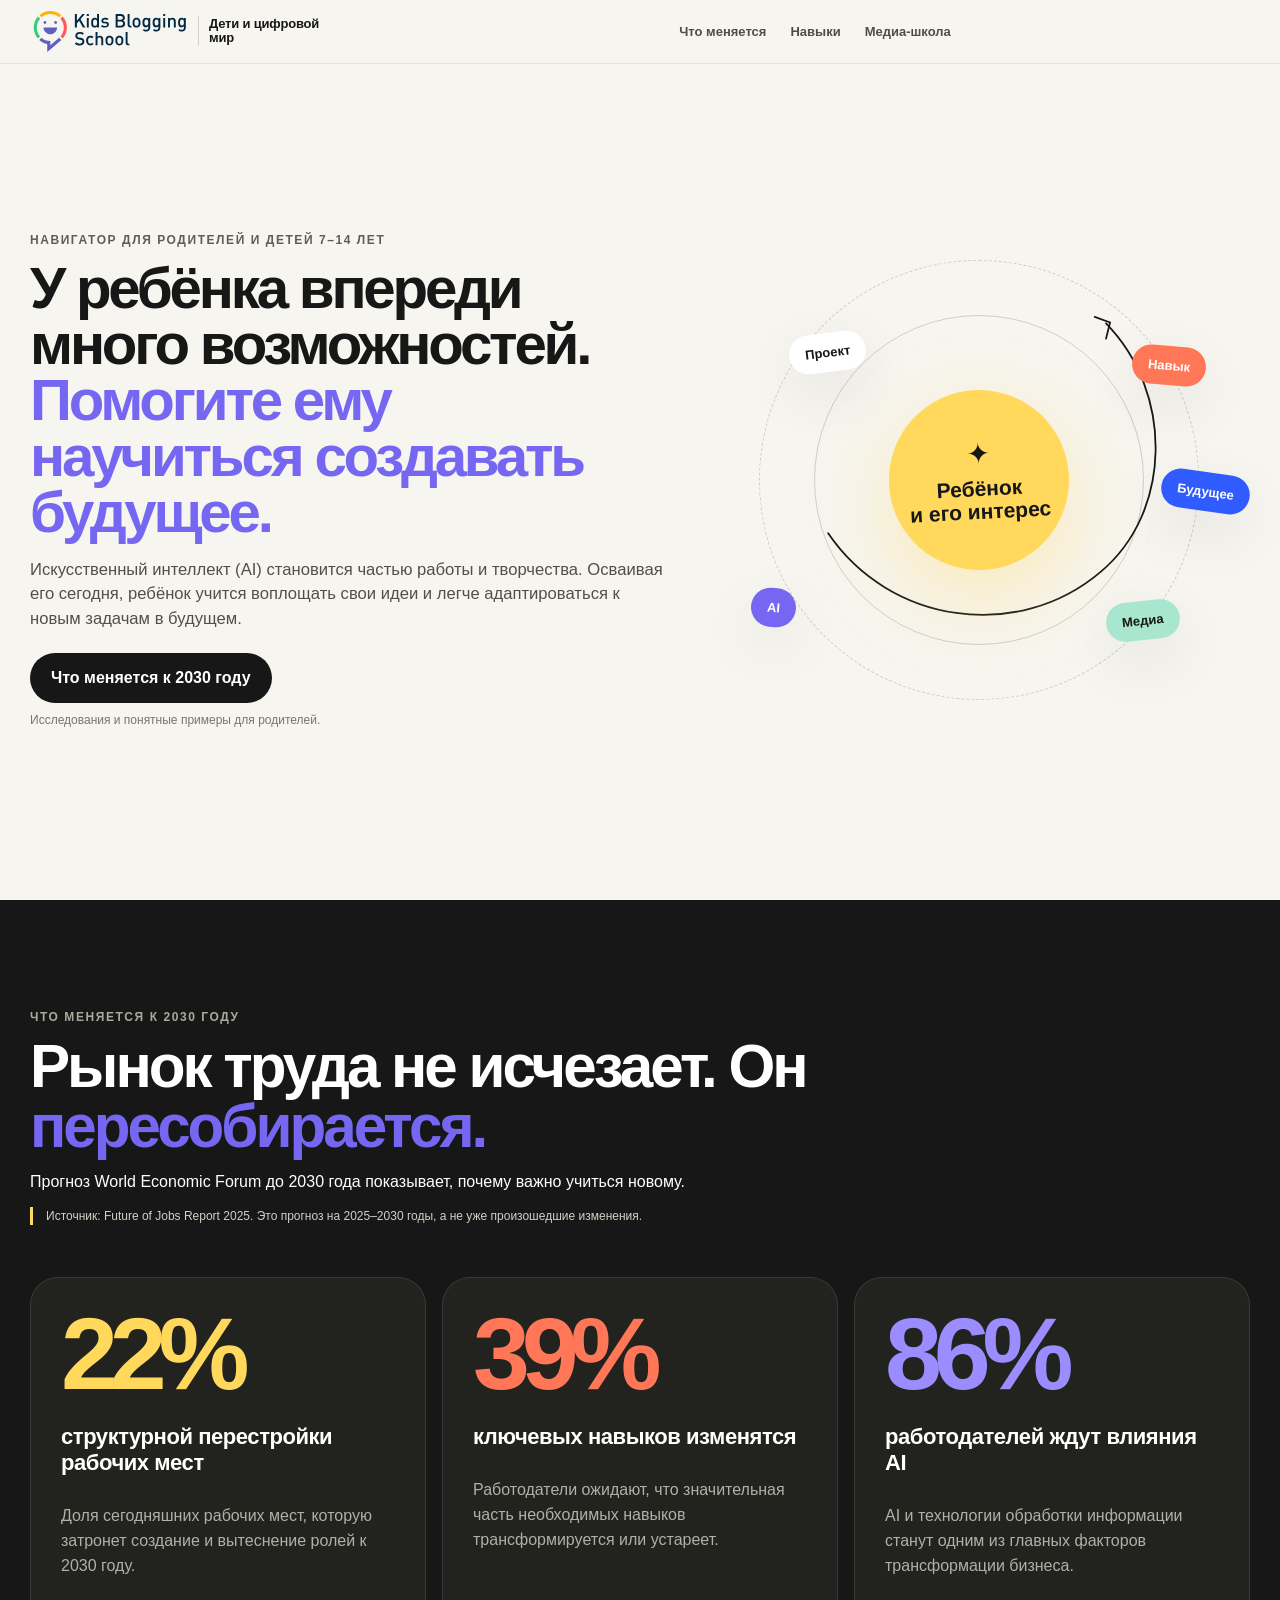
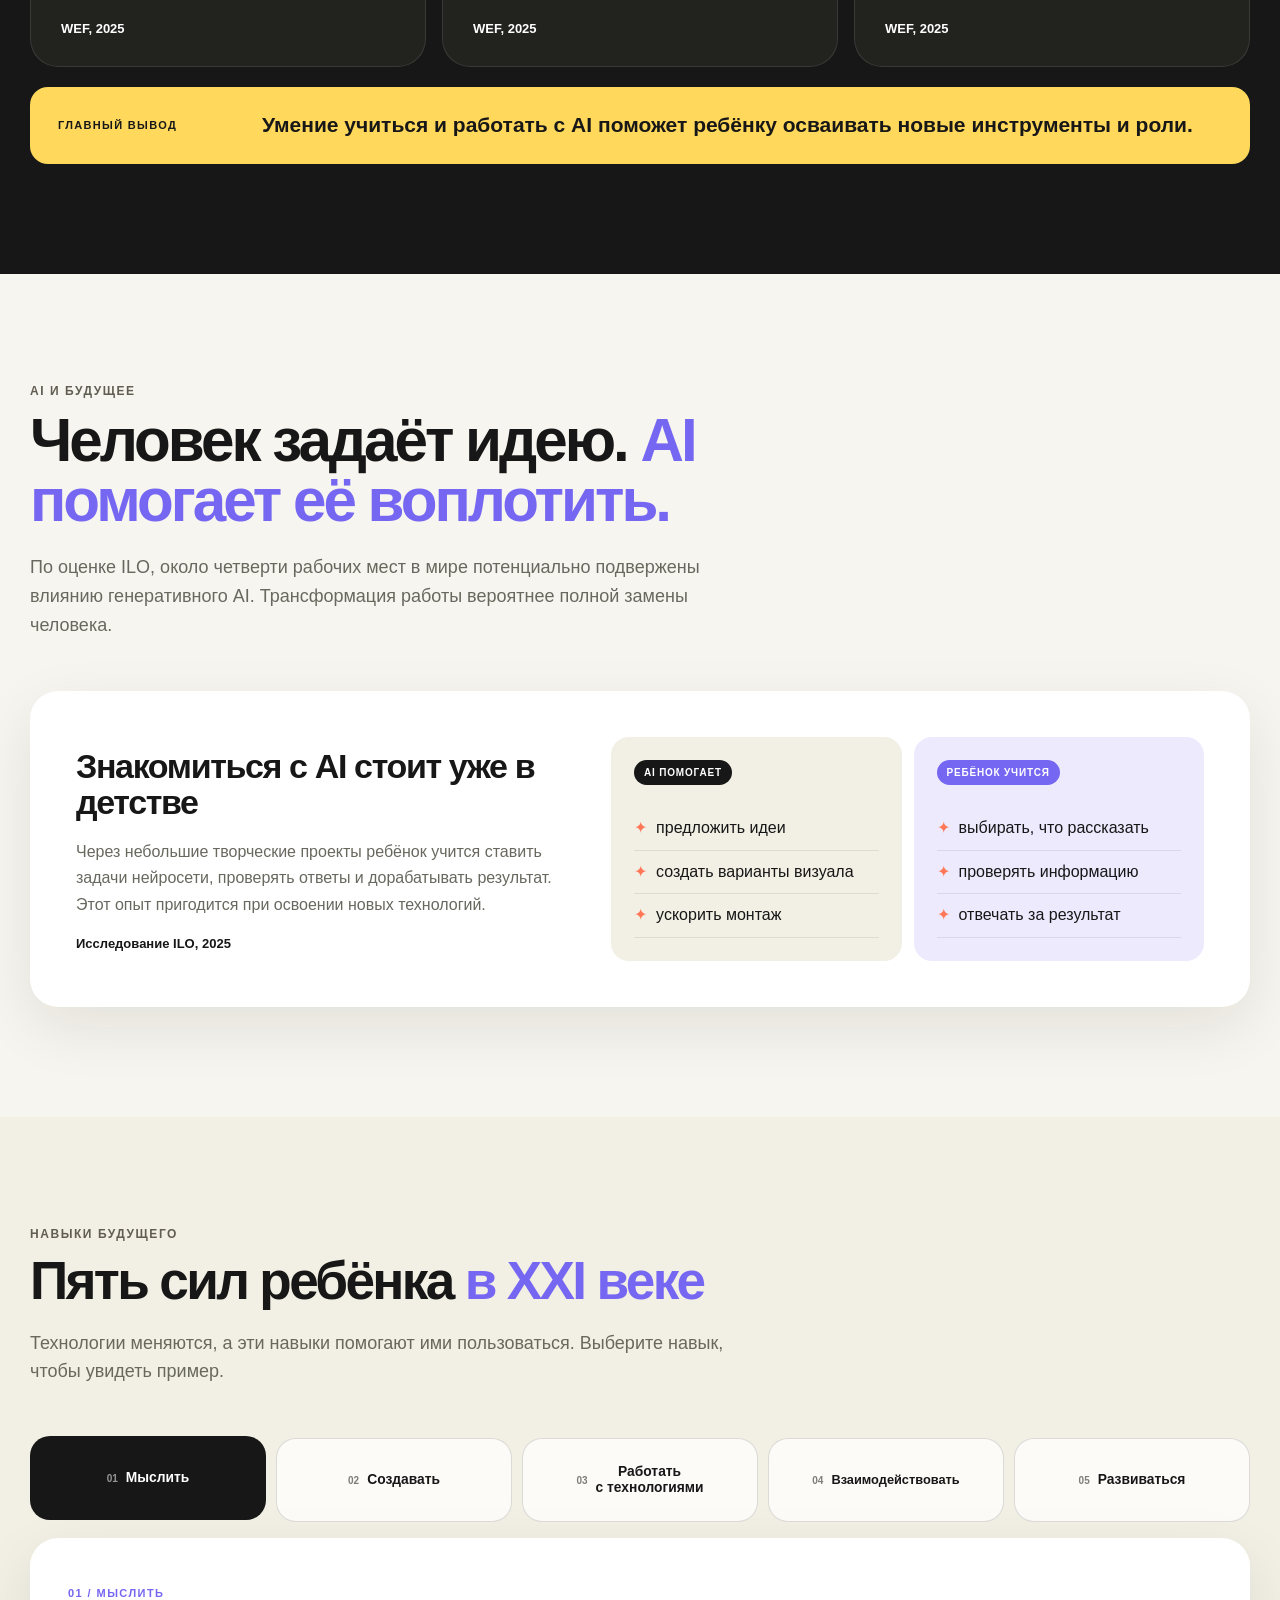
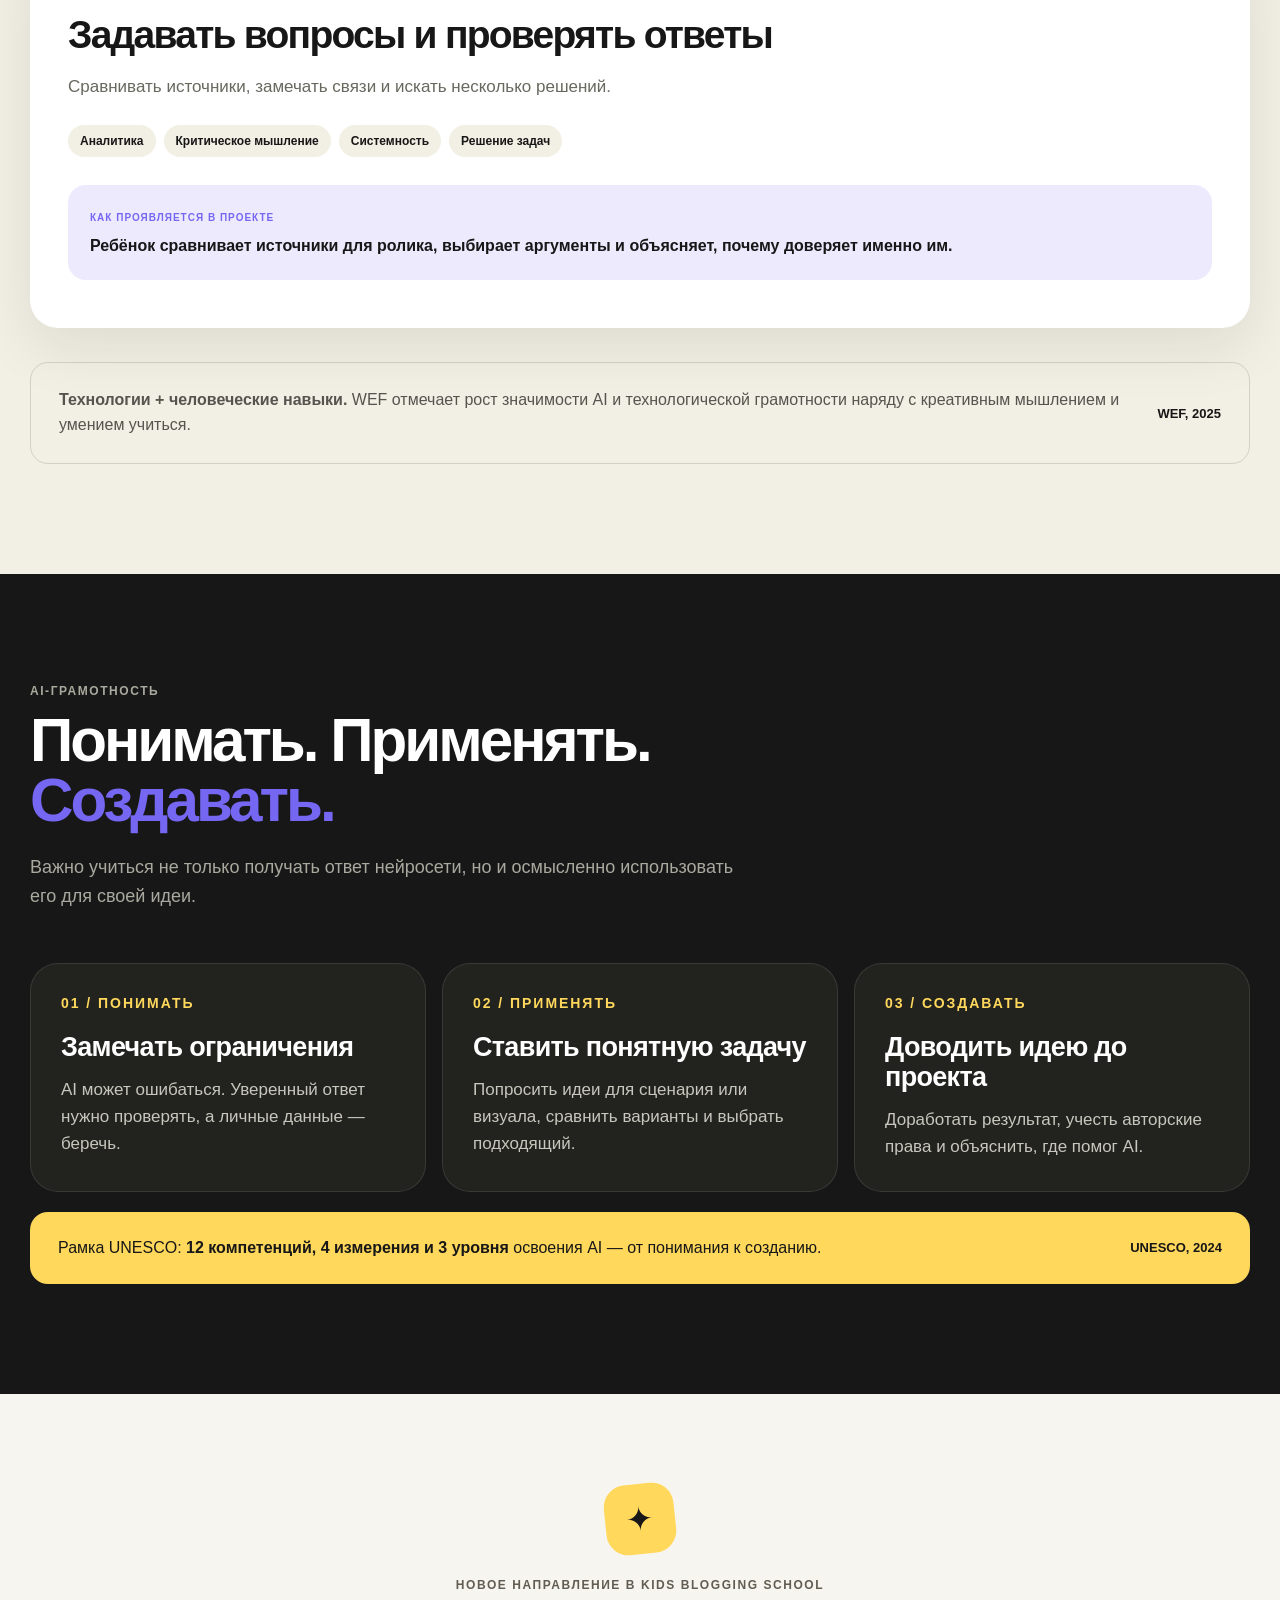
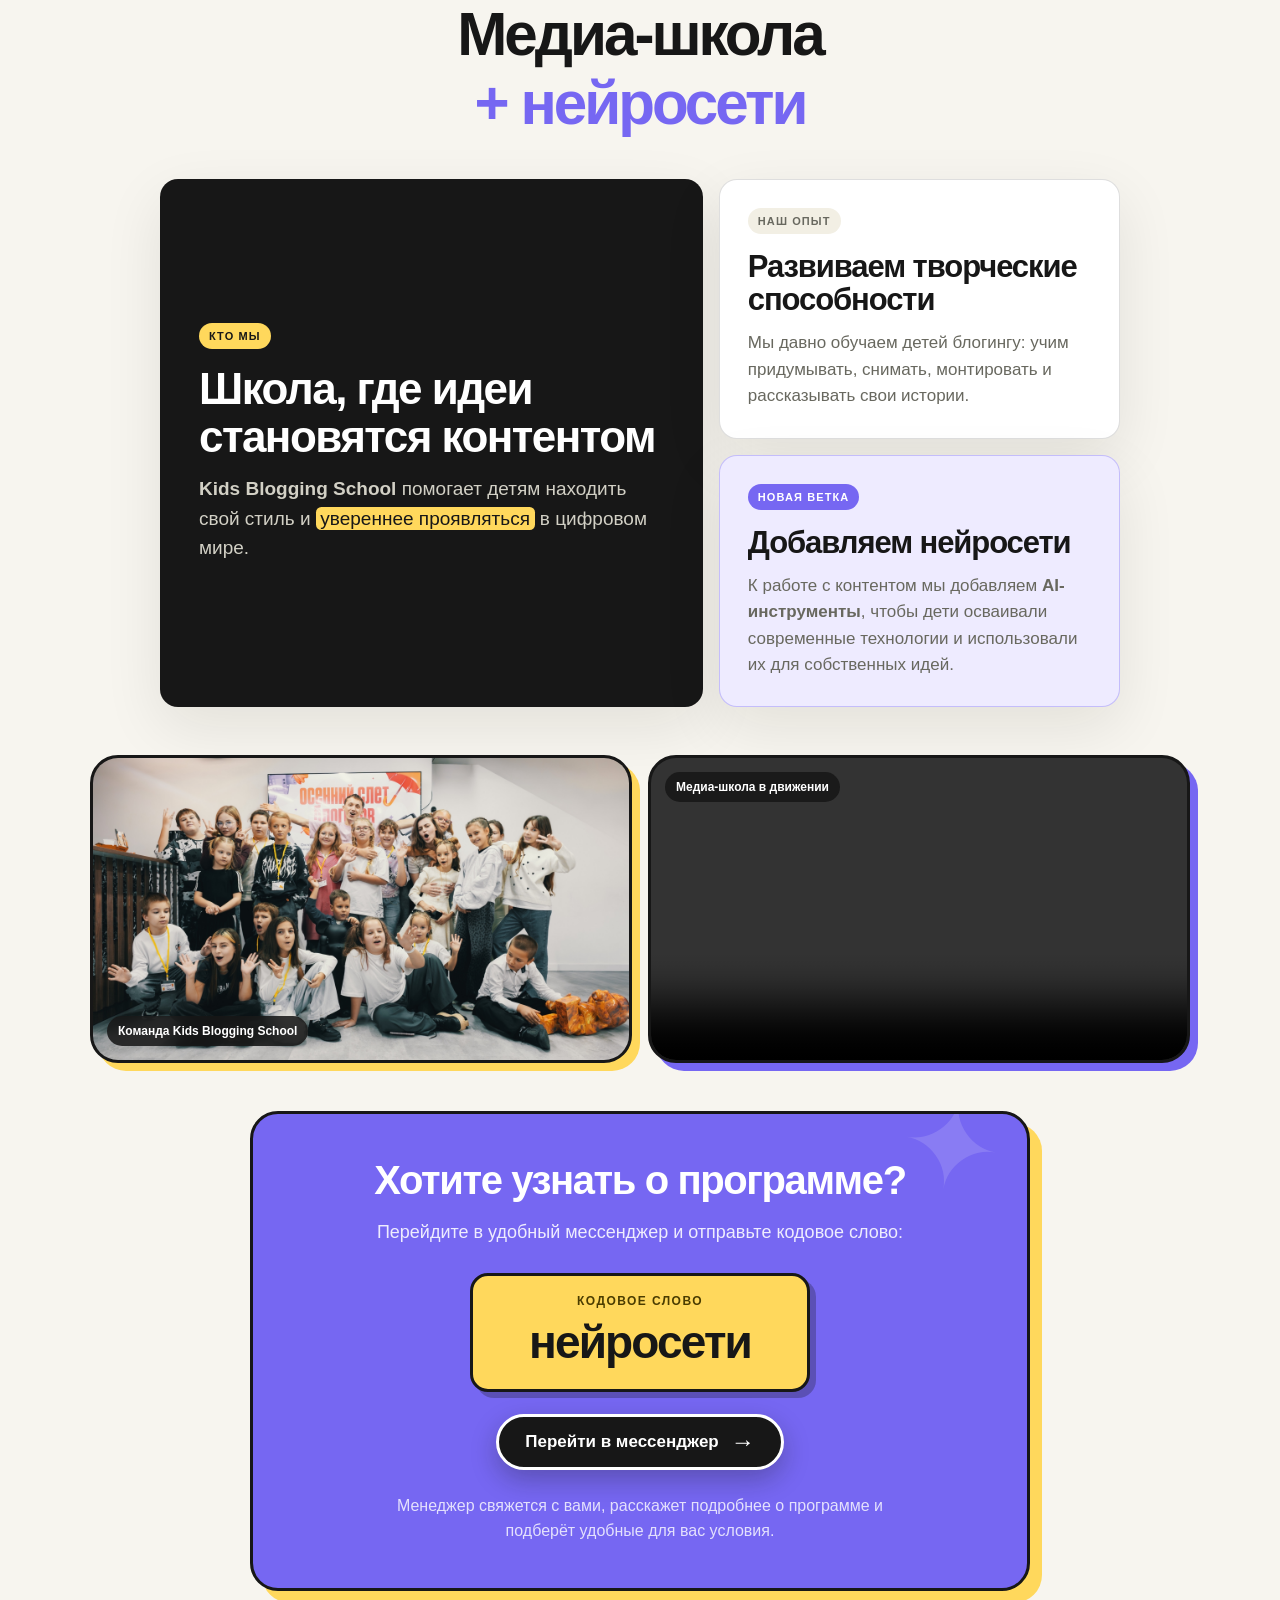
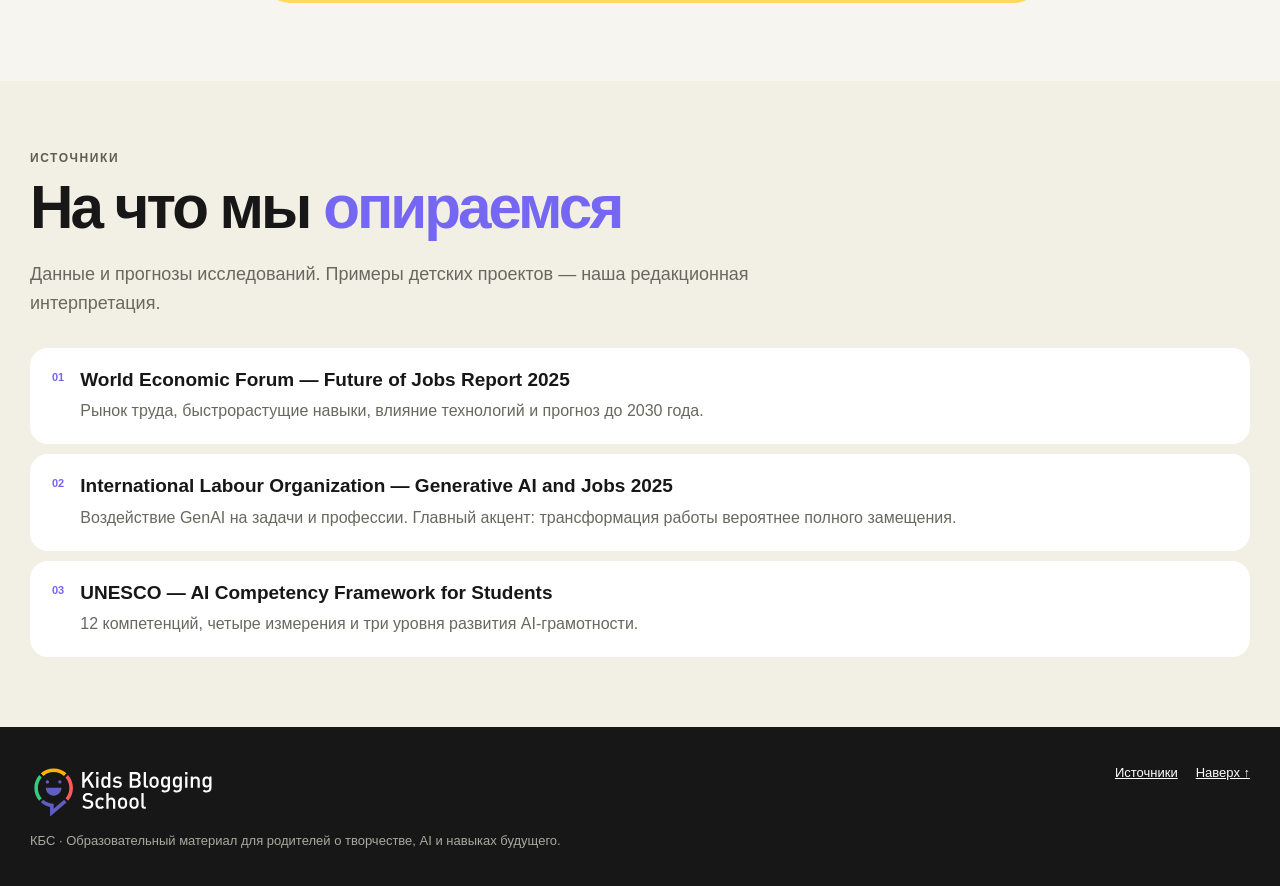
==== commit 8b44723c: "Add files via upload" ====
--- a/index.html
+++ b/index.html
@@ -206,7 +206,7 @@
 <p>Перейдите в удобный мессенджер и отправьте кодовое слово:</p>
 <div class="bot-keyword-frame">
 <span class="bot-keyword-label">Кодовое слово</span>
-<strong class="bot-keyword">сентябрь</strong>
+<strong class="bot-keyword">нейросети</strong>
 </div>
 <a class="bot-cta" href="https://max.ru/id132708713149_bot" rel="noopener" target="_blank">Перейти в мессенджер <span aria-hidden="true">→</span></a>
 <p class="bot-followup">Менеджер свяжется с вами, расскажет подробнее о программе и подберёт удобные для вас условия.</p>
